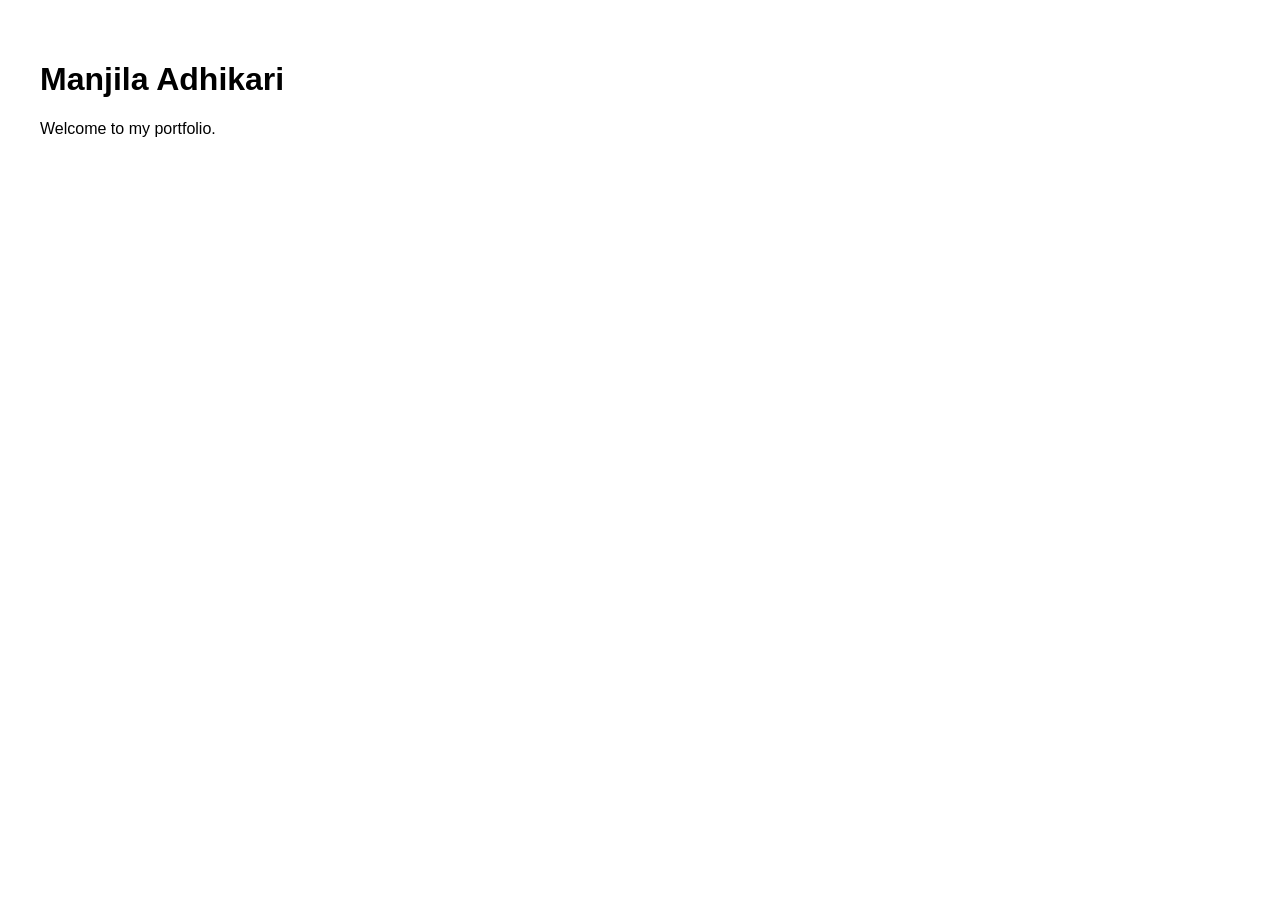
==== index.html @ 6e9a178d "Initial portfolio website" ====
<!DOCTYPE html>
<html lang="en">
<head>
    <meta charset="UTF-8">
    <meta name="viewport" content="width=device-width, initial-scale=1.0">

    <title>Manjila Adhikari | Portfolio</title>

    <link rel="stylesheet" href="style.css">
</head>

<body>

    <h1>Manjila Adhikari</h1>

    <p>Welcome to my portfolio.</p>

    <script src="script.js"></script>
</body>
</html>
---- style.css ----
body {
    font-family: Arial, sans-serif;
    margin: 0;
    padding: 40px;
}
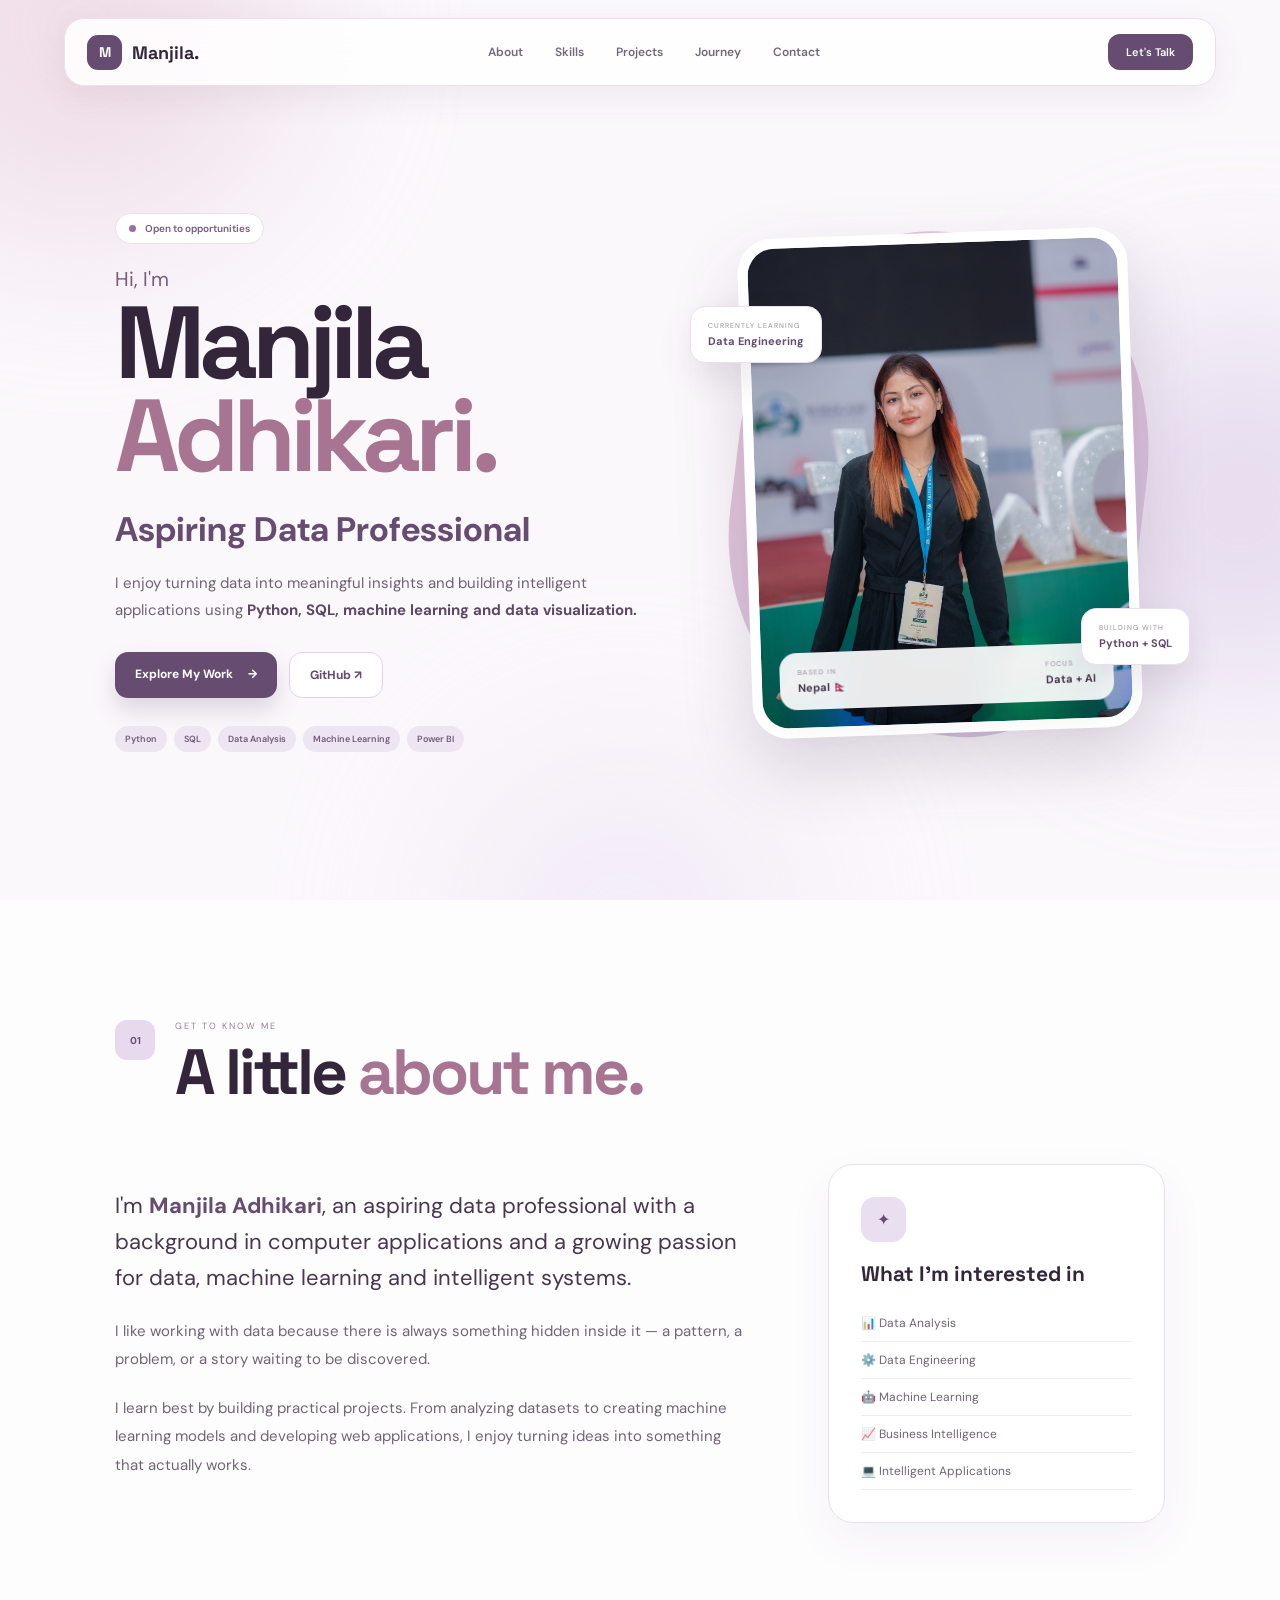
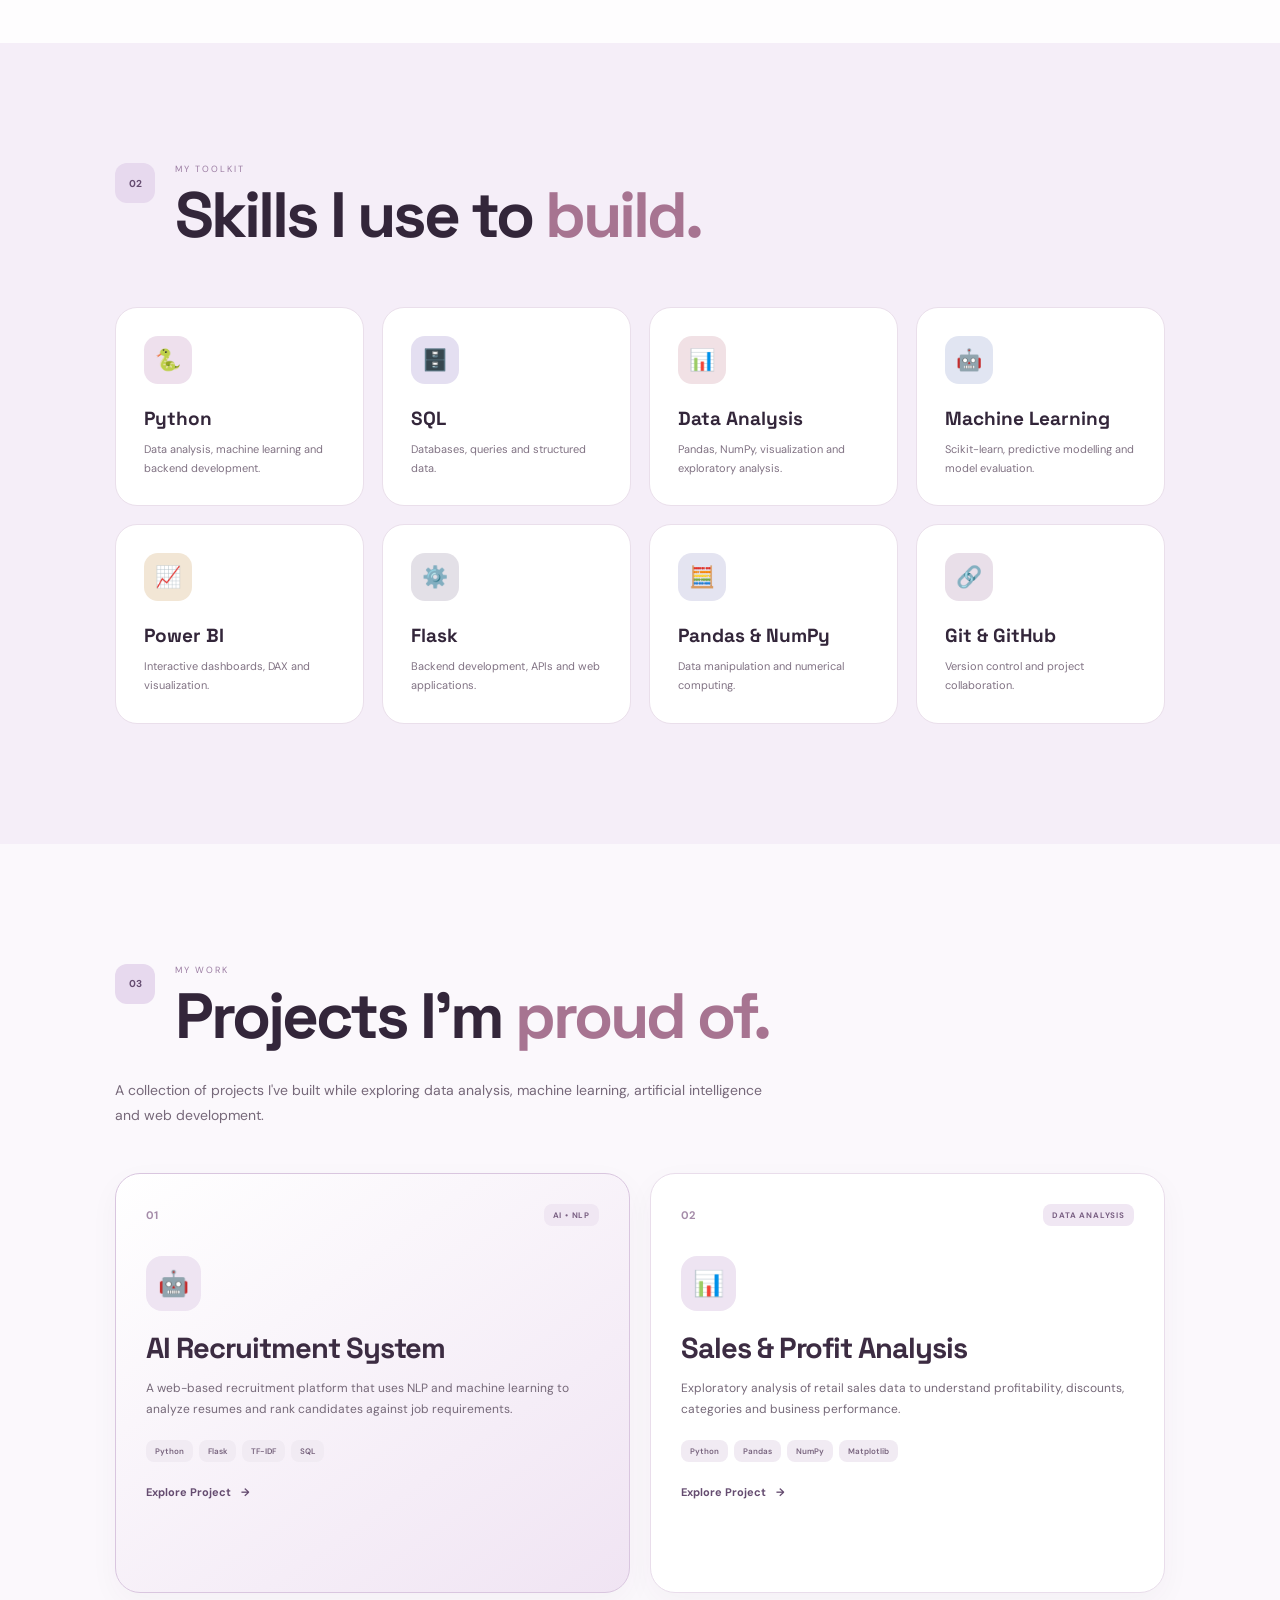
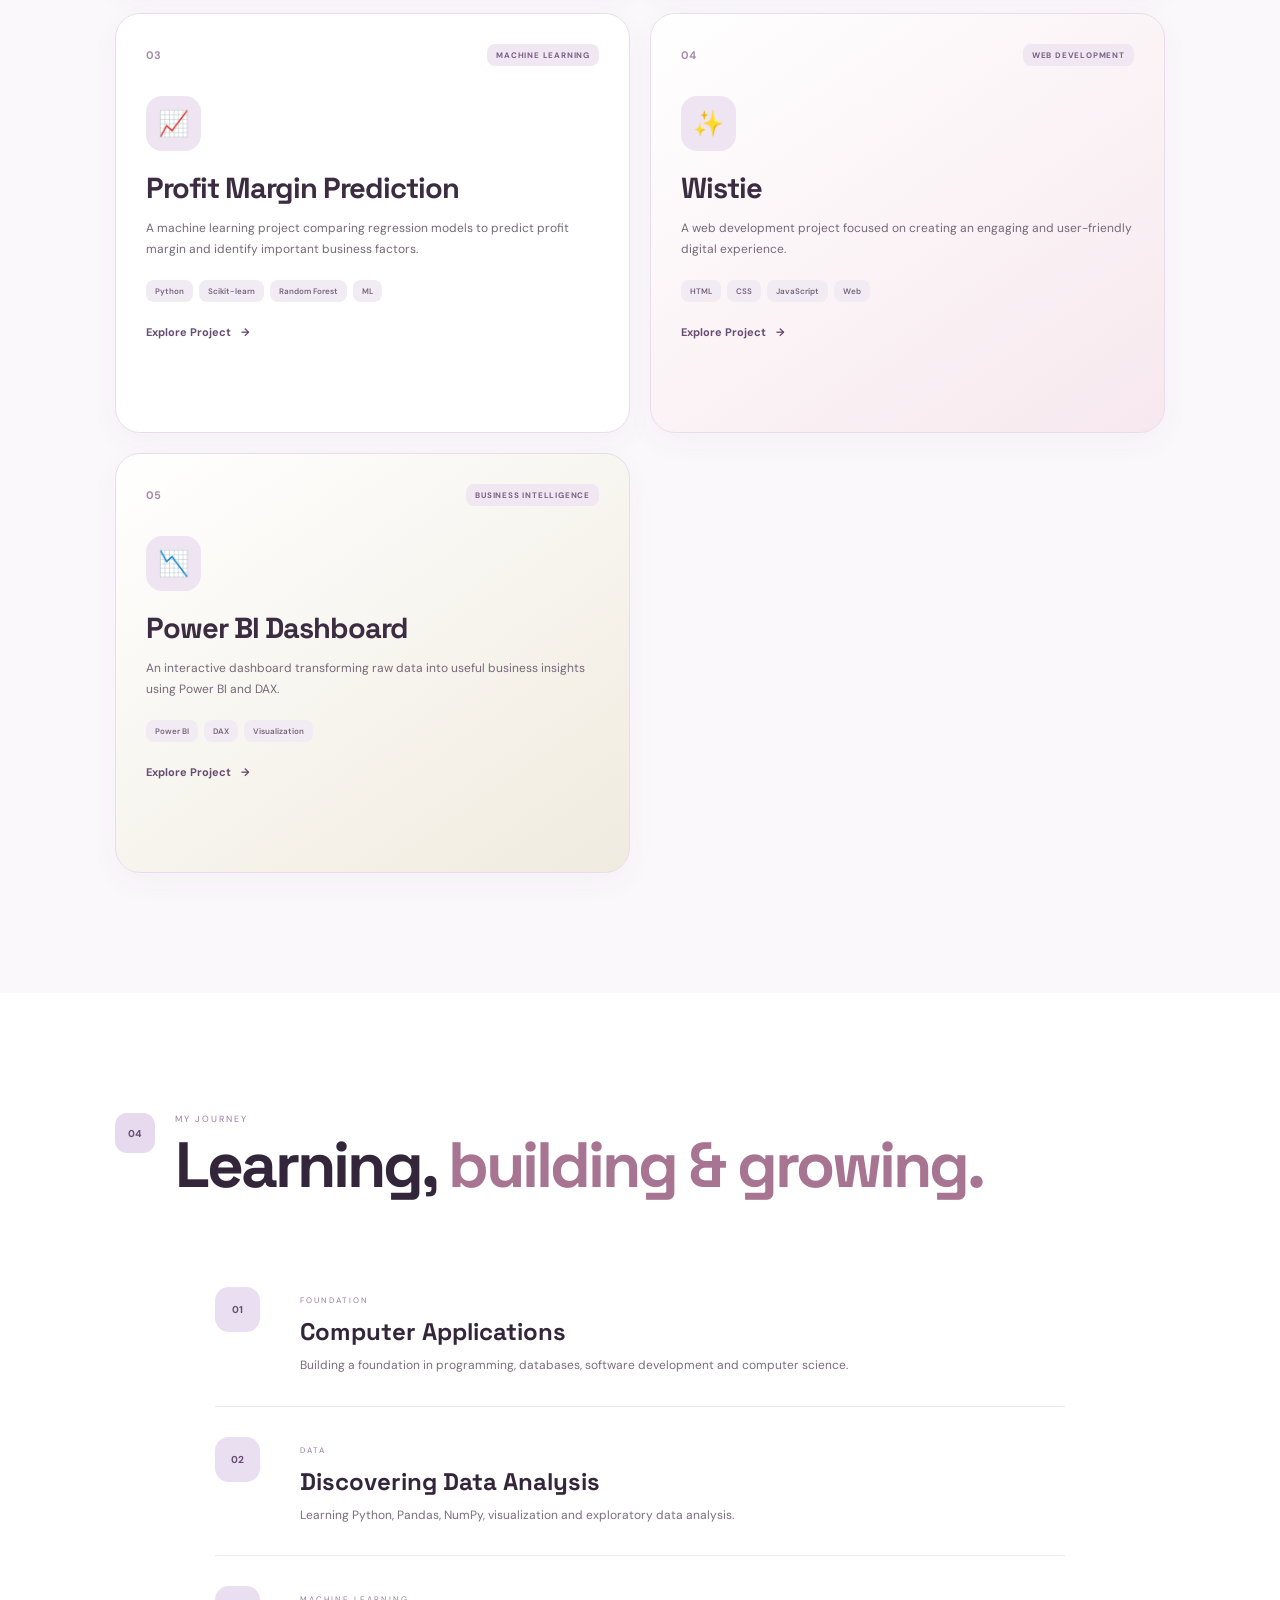
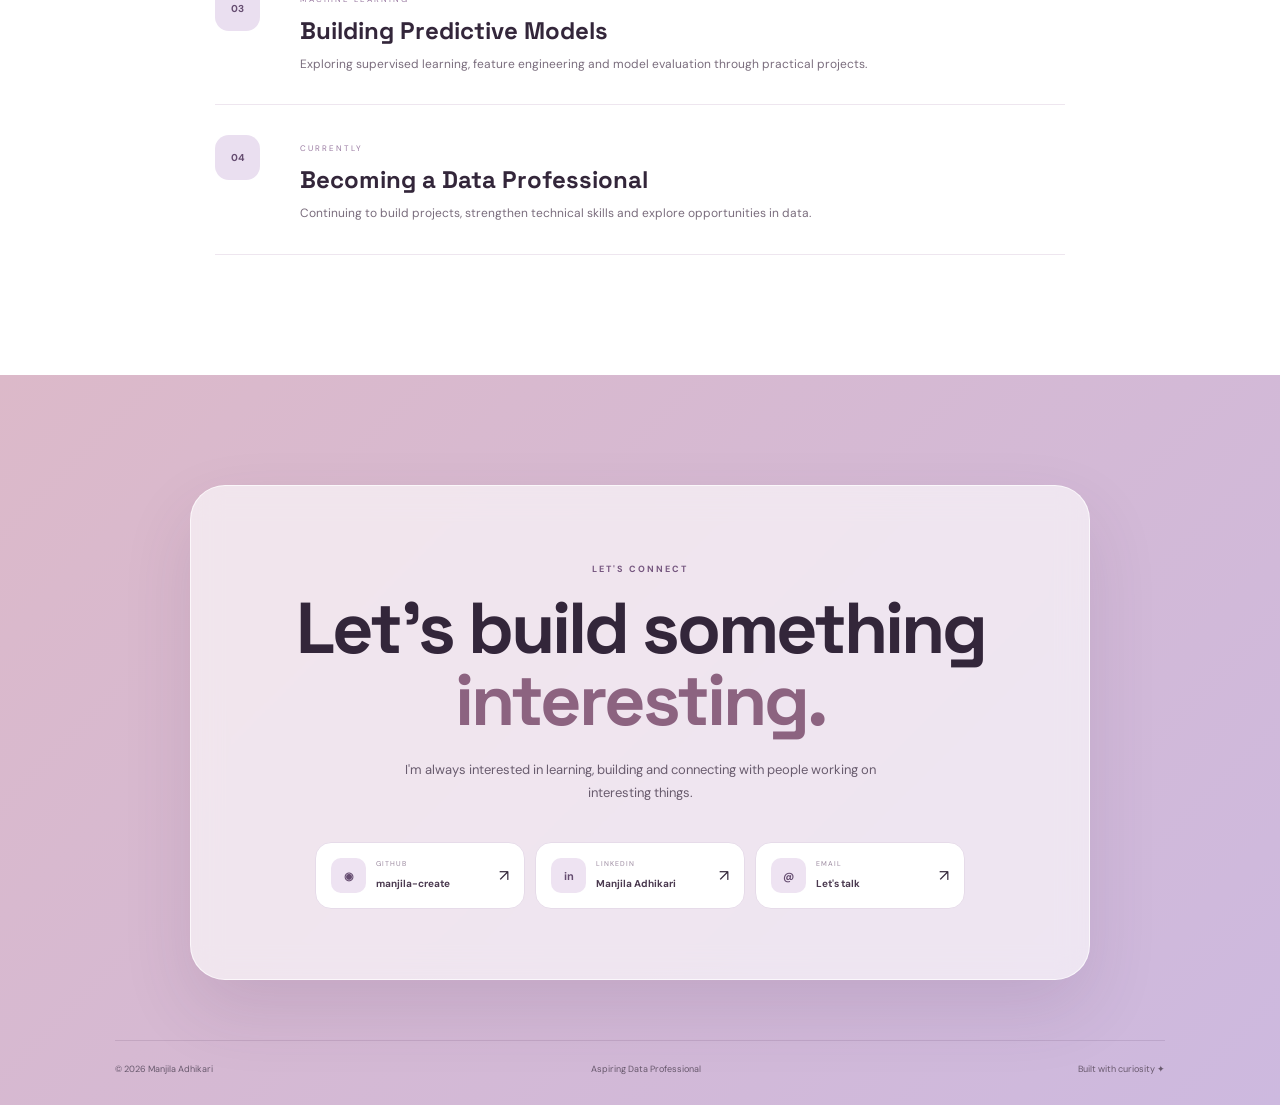
==== commit 3d2c2649: "made functional" ====
--- a/index.html
+++ b/index.html
@@ -1,20 +1,1308 @@
 <!DOCTYPE html>
 <html lang="en">
+
 <head>
+
     <meta charset="UTF-8">
-    <meta name="viewport" content="width=device-width, initial-scale=1.0">
-
-    <title>Manjila Adhikari | Portfolio</title>
-
-    <link rel="stylesheet" href="style.css">
+
+    <meta name="viewport"
+        content="width=device-width, initial-scale=1.0">
+
+    <meta name="description"
+        content="Manjila Adhikari — Aspiring Data Professional">
+
+    <title>Manjila Adhikari | Aspiring Data Professional</title>
+
+
+    <!-- GOOGLE FONTS -->
+
+    <link rel="preconnect"
+        href="https://fonts.googleapis.com">
+
+    <link rel="preconnect"
+        href="https://fonts.gstatic.com"
+        crossorigin>
+
+    <link href="https://fonts.googleapis.com/css2?family=DM+Sans:wght@400;500;600;700&family=Space+Grotesk:wght@400;500;600;700&display=swap"
+        rel="stylesheet">
+
+
+    <!-- YOUR CSS -->
+
+    <link rel="stylesheet"
+        href="style.css">
+
 </head>
 
+
 <body>
 
-    <h1>Manjila Adhikari</h1>
-
-    <p>Welcome to my portfolio.</p>
-
-    <script src="script.js"></script>
+
+<!-- =====================================================
+     BACKGROUND
+===================================================== -->
+
+<div class="background">
+
+    <div class="gradient-circle circle-one"></div>
+
+    <div class="gradient-circle circle-two"></div>
+
+    <div class="gradient-circle circle-three"></div>
+
+</div>
+
+
+
+<!-- =====================================================
+     NAVIGATION
+===================================================== -->
+
+<header class="navbar">
+
+    <a href="#home"
+        class="logo">
+
+        <span class="logo-box">M</span>
+
+        <span>Manjila.</span>
+
+    </a>
+
+
+    <nav class="nav-links">
+
+        <a href="#about">About</a>
+
+        <a href="#skills">Skills</a>
+
+        <a href="#projects">Projects</a>
+
+        <a href="#journey">Journey</a>
+
+        <a href="#contact">Contact</a>
+
+    </nav>
+
+
+    <a href="#contact"
+        class="nav-contact">
+
+        Let's Talk
+
+    </a>
+
+
+    <button
+        class="menu-button"
+        id="menuButton">
+
+        ☰
+
+    </button>
+
+</header>
+
+
+
+<!-- MOBILE NAV -->
+
+<div class="mobile-navigation"
+     id="mobileNavigation">
+
+    <a href="#about">About</a>
+
+    <a href="#skills">Skills</a>
+
+    <a href="#projects">Projects</a>
+
+    <a href="#journey">Journey</a>
+
+    <a href="#contact">Contact</a>
+
+</div>
+
+
+
+<!-- =====================================================
+     HERO
+===================================================== -->
+
+<section class="hero"
+         id="home">
+
+
+    <!-- LEFT -->
+
+    <div class="hero-text">
+
+
+        <div class="status">
+
+            <span class="status-dot"></span>
+
+            Open to opportunities
+
+        </div>
+
+
+        <p class="intro">
+
+            Hi, I'm
+
+        </p>
+
+
+        <h1>
+
+            Manjila
+            <span>Adhikari.</span>
+
+        </h1>
+
+
+        <h2>
+
+            Aspiring Data Professional
+
+        </h2>
+
+
+        <p class="hero-description">
+
+            I enjoy turning data into meaningful insights
+            and building intelligent applications using
+            <strong>Python, SQL, machine learning
+            and data visualization.</strong>
+
+        </p>
+
+
+        <div class="hero-buttons">
+
+
+            <a href="#projects"
+               class="button primary">
+
+                Explore My Work
+
+                <span>→</span>
+
+            </a>
+
+
+            <!-- CHANGE THIS IF YOUR GITHUB URL IS DIFFERENT -->
+
+            <a href="https://github.com/manjila-create"
+               target="_blank"
+               class="button secondary">
+
+                GitHub ↗
+
+            </a>
+
+
+        </div>
+
+
+        <div class="tech-tags">
+
+            <span>Python</span>
+
+            <span>SQL</span>
+
+            <span>Data Analysis</span>
+
+            <span>Machine Learning</span>
+
+            <span>Power BI</span>
+
+        </div>
+
+
+    </div>
+
+
+
+    <!-- RIGHT / PHOTO -->
+
+    <div class="hero-image-area">
+
+
+        <div class="image-back-shape"></div>
+
+
+        <div class="image-frame">
+
+
+            <!--
+            PUT YOUR PHOTO HERE:
+
+            portfolio/
+            ├── index.html
+            ├── style.css
+            ├── script.js
+            └── manjila.jpg
+            -->
+
+
+            <img src="manjila.jpg"
+                 alt="Manjila Adhikari"
+                 class="profile-image">
+
+
+            <div class="image-info">
+
+
+                <div>
+
+                    <small>BASED IN</small>
+
+                    <strong>Nepal 🇳🇵</strong>
+
+                </div>
+
+
+                <div>
+
+                    <small>FOCUS</small>
+
+                    <strong>Data + AI</strong>
+
+                </div>
+
+
+            </div>
+
+
+        </div>
+
+
+        <!-- FLOATING CARD -->
+
+        <div class="floating-box learning-box">
+
+            <span>Currently learning</span>
+
+            <strong>Data Engineering</strong>
+
+        </div>
+
+
+        <div class="floating-box python-box">
+
+            <span>Building with</span>
+
+            <strong>Python + SQL</strong>
+
+        </div>
+
+
+    </div>
+
+
+</section>
+
+
+
+<!-- =====================================================
+     ABOUT
+===================================================== -->
+
+<section class="section about-section"
+         id="about">
+
+
+    <div class="section-title">
+
+        <span class="section-number">
+            01
+        </span>
+
+
+        <div>
+
+            <p>GET TO KNOW ME</p>
+
+            <h2>
+
+                A little
+                <span>about me.</span>
+
+            </h2>
+
+        </div>
+
+    </div>
+
+
+
+    <div class="about-grid">
+
+
+        <div class="about-text">
+
+
+            <p class="big-paragraph">
+
+                I'm <strong>Manjila Adhikari</strong>,
+                an aspiring data professional with a
+                background in computer applications and
+                a growing passion for data, machine learning
+                and intelligent systems.
+
+            </p>
+
+
+            <p>
+
+                I like working with data because there is
+                always something hidden inside it — a pattern,
+                a problem, or a story waiting to be discovered.
+
+            </p>
+
+
+            <p>
+
+                I learn best by building practical projects.
+                From analyzing datasets to creating machine
+                learning models and developing web applications,
+                I enjoy turning ideas into something that
+                actually works.
+
+            </p>
+
+
+        </div>
+
+
+
+        <div class="interest-card">
+
+
+            <div class="interest-icon">
+                ✦
+            </div>
+
+
+            <h3>
+                What I'm interested in
+            </h3>
+
+
+            <div class="interest-list">
+
+                <div>📊 Data Analysis</div>
+
+                <div>⚙️ Data Engineering</div>
+
+                <div>🤖 Machine Learning</div>
+
+                <div>📈 Business Intelligence</div>
+
+                <div>💻 Intelligent Applications</div>
+
+            </div>
+
+
+        </div>
+
+
+    </div>
+
+
+</section>
+
+
+
+<!-- =====================================================
+     SKILLS
+===================================================== -->
+
+<section class="section skills-section"
+         id="skills">
+
+
+    <div class="section-title">
+
+        <span class="section-number">
+            02
+        </span>
+
+
+        <div>
+
+            <p>MY TOOLKIT</p>
+
+            <h2>
+
+                Skills I use to
+                <span>build.</span>
+
+            </h2>
+
+        </div>
+
+    </div>
+
+
+
+    <div class="skills-grid">
+
+
+        <div class="skill-card">
+
+            <div class="skill-icon python">
+                🐍
+            </div>
+
+            <h3>Python</h3>
+
+            <p>
+                Data analysis, machine learning
+                and backend development.
+            </p>
+
+        </div>
+
+
+
+        <div class="skill-card">
+
+            <div class="skill-icon sql">
+                🗄️
+            </div>
+
+            <h3>SQL</h3>
+
+            <p>
+                Databases, queries and
+                structured data.
+            </p>
+
+        </div>
+
+
+
+        <div class="skill-card">
+
+            <div class="skill-icon data">
+                📊
+            </div>
+
+            <h3>Data Analysis</h3>
+
+            <p>
+                Pandas, NumPy, visualization
+                and exploratory analysis.
+            </p>
+
+        </div>
+
+
+
+        <div class="skill-card">
+
+            <div class="skill-icon ml">
+                🤖
+            </div>
+
+            <h3>Machine Learning</h3>
+
+            <p>
+                Scikit-learn, predictive modelling
+                and model evaluation.
+            </p>
+
+        </div>
+
+
+
+        <div class="skill-card">
+
+            <div class="skill-icon powerbi">
+                📈
+            </div>
+
+            <h3>Power BI</h3>
+
+            <p>
+                Interactive dashboards,
+                DAX and visualization.
+            </p>
+
+        </div>
+
+
+
+        <div class="skill-card">
+
+            <div class="skill-icon flask">
+                ⚙️
+            </div>
+
+            <h3>Flask</h3>
+
+            <p>
+                Backend development,
+                APIs and web applications.
+            </p>
+
+        </div>
+
+
+
+        <div class="skill-card">
+
+            <div class="skill-icon pandas">
+                🧮
+            </div>
+
+            <h3>Pandas & NumPy</h3>
+
+            <p>
+                Data manipulation and
+                numerical computing.
+            </p>
+
+        </div>
+
+
+
+        <div class="skill-card">
+
+            <div class="skill-icon github">
+                🔗
+            </div>
+
+            <h3>Git & GitHub</h3>
+
+            <p>
+                Version control and
+                project collaboration.
+            </p>
+
+        </div>
+
+
+    </div>
+
+
+</section>
+
+
+
+<!-- =====================================================
+     PROJECTS
+===================================================== -->
+
+<section class="section projects-section"
+         id="projects">
+
+
+    <div class="section-title">
+
+        <span class="section-number">
+            03
+        </span>
+
+
+        <div>
+
+            <p>MY WORK</p>
+
+            <h2>
+
+                Projects I'm
+                <span>proud of.</span>
+
+            </h2>
+
+        </div>
+
+    </div>
+
+
+    <p class="projects-description">
+
+        A collection of projects I've built while
+        exploring data analysis, machine learning,
+        artificial intelligence and web development.
+
+    </p>
+
+
+
+    <div class="projects-grid">
+
+
+
+        <!-- ================= PROJECT 1 ================= -->
+
+        <article class="project-card featured">
+
+
+            <div class="project-top">
+
+                <span class="project-number">
+                    01
+                </span>
+
+                <span class="project-type">
+                    AI • NLP
+                </span>
+
+            </div>
+
+
+            <div class="project-icon">
+                🤖
+            </div>
+
+
+            <h3>
+                AI Recruitment System
+            </h3>
+
+
+            <p>
+
+                A web-based recruitment platform that
+                uses NLP and machine learning to analyze
+                resumes and rank candidates against
+                job requirements.
+
+            </p>
+
+
+            <div class="project-tags">
+
+                <span>Python</span>
+
+                <span>Flask</span>
+
+                <span>TF-IDF</span>
+
+                <span>SQL</span>
+
+            </div>
+
+
+            <button
+                class="project-button"
+                data-project="recruitment">
+
+                Explore Project
+
+                <span>→</span>
+
+            </button>
+
+
+        </article>
+
+
+
+        <!-- ================= PROJECT 2 ================= -->
+
+        <article class="project-card">
+
+
+            <div class="project-top">
+
+                <span class="project-number">
+                    02
+                </span>
+
+                <span class="project-type">
+                    DATA ANALYSIS
+                </span>
+
+            </div>
+
+
+            <div class="project-icon">
+                📊
+            </div>
+
+
+            <h3>
+                Sales & Profit Analysis
+            </h3>
+
+
+            <p>
+
+                Exploratory analysis of retail sales
+                data to understand profitability,
+                discounts, categories and business
+                performance.
+
+            </p>
+
+
+            <div class="project-tags">
+
+                <span>Python</span>
+
+                <span>Pandas</span>
+
+                <span>NumPy</span>
+
+                <span>Matplotlib</span>
+
+            </div>
+
+
+            <button
+                class="project-button"
+                data-project="sales">
+
+                Explore Project
+
+                <span>→</span>
+
+            </button>
+
+
+        </article>
+
+
+
+        <!-- ================= PROJECT 3 ================= -->
+
+        <article class="project-card">
+
+
+            <div class="project-top">
+
+                <span class="project-number">
+                    03
+                </span>
+
+                <span class="project-type">
+                    MACHINE LEARNING
+                </span>
+
+            </div>
+
+
+            <div class="project-icon">
+                📈
+            </div>
+
+
+            <h3>
+                Profit Margin Prediction
+            </h3>
+
+
+            <p>
+
+                A machine learning project comparing
+                regression models to predict profit margin
+                and identify important business factors.
+
+            </p>
+
+
+            <div class="project-tags">
+
+                <span>Python</span>
+
+                <span>Scikit-learn</span>
+
+                <span>Random Forest</span>
+
+                <span>ML</span>
+
+            </div>
+
+
+            <button
+                class="project-button"
+                data-project="prediction">
+
+                Explore Project
+
+                <span>→</span>
+
+            </button>
+
+
+        </article>
+
+
+
+        <!-- ================= PROJECT 4 ================= -->
+
+        <article class="project-card wistie-card">
+
+
+            <div class="project-top">
+
+                <span class="project-number">
+                    04
+                </span>
+
+                <span class="project-type">
+                    WEB DEVELOPMENT
+                </span>
+
+            </div>
+
+
+            <div class="project-icon">
+                ✨
+            </div>
+
+
+            <h3>
+                Wistie
+            </h3>
+
+
+            <p>
+
+                A web development project focused on
+                creating an engaging and user-friendly
+                digital experience.
+
+            </p>
+
+
+            <div class="project-tags">
+
+                <span>HTML</span>
+
+                <span>CSS</span>
+
+                <span>JavaScript</span>
+
+                <span>Web</span>
+
+            </div>
+
+
+            <button
+                class="project-button"
+                data-project="wistie">
+
+                Explore Project
+
+                <span>→</span>
+
+            </button>
+
+
+        </article>
+
+
+
+        <!-- ================= PROJECT 5 ================= -->
+
+        <article class="project-card powerbi-card">
+
+
+            <div class="project-top">
+
+                <span class="project-number">
+                    05
+                </span>
+
+                <span class="project-type">
+                    BUSINESS INTELLIGENCE
+                </span>
+
+            </div>
+
+
+            <div class="project-icon">
+                📉
+            </div>
+
+
+            <h3>
+                Power BI Dashboard
+            </h3>
+
+
+            <p>
+
+                An interactive dashboard transforming
+                raw data into useful business insights
+                using Power BI and DAX.
+
+            </p>
+
+
+            <div class="project-tags">
+
+                <span>Power BI</span>
+
+                <span>DAX</span>
+
+                <span>Visualization</span>
+
+            </div>
+
+
+            <button
+                class="project-button"
+                data-project="powerbi">
+
+                Explore Project
+
+                <span>→</span>
+
+            </button>
+
+
+        </article>
+
+
+    </div>
+
+
+</section>
+
+
+
+<!-- =====================================================
+     JOURNEY
+===================================================== -->
+
+<section class="section journey-section"
+         id="journey">
+
+
+    <div class="section-title">
+
+        <span class="section-number">
+            04
+        </span>
+
+
+        <div>
+
+            <p>MY JOURNEY</p>
+
+            <h2>
+
+                Learning,
+                <span>building & growing.</span>
+
+            </h2>
+
+        </div>
+
+    </div>
+
+
+
+    <div class="timeline">
+
+
+        <div class="timeline-item">
+
+            <div class="timeline-number">
+                01
+            </div>
+
+
+            <div>
+
+                <span>FOUNDATION</span>
+
+                <h3>
+                    Computer Applications
+                </h3>
+
+                <p>
+
+                    Building a foundation in programming,
+                    databases, software development and
+                    computer science.
+
+                </p>
+
+            </div>
+
+        </div>
+
+
+
+        <div class="timeline-item">
+
+            <div class="timeline-number">
+                02
+            </div>
+
+
+            <div>
+
+                <span>DATA</span>
+
+                <h3>
+                    Discovering Data Analysis
+                </h3>
+
+                <p>
+
+                    Learning Python, Pandas, NumPy,
+                    visualization and exploratory
+                    data analysis.
+
+                </p>
+
+            </div>
+
+        </div>
+
+
+
+        <div class="timeline-item">
+
+            <div class="timeline-number">
+                03
+            </div>
+
+
+            <div>
+
+                <span>MACHINE LEARNING</span>
+
+                <h3>
+                    Building Predictive Models
+                </h3>
+
+                <p>
+
+                    Exploring supervised learning,
+                    feature engineering and model
+                    evaluation through practical projects.
+
+                </p>
+
+            </div>
+
+        </div>
+
+
+
+        <div class="timeline-item">
+
+            <div class="timeline-number">
+                04
+            </div>
+
+
+            <div>
+
+                <span>CURRENTLY</span>
+
+                <h3>
+                    Becoming a Data Professional
+                </h3>
+
+                <p>
+
+                    Continuing to build projects,
+                    strengthen technical skills and
+                    explore opportunities in data.
+
+                </p>
+
+            </div>
+
+        </div>
+
+
+    </div>
+
+
+</section>
+
+
+
+<!-- =====================================================
+     CONTACT
+===================================================== -->
+
+<section class="contact-section"
+         id="contact">
+
+
+    <div class="contact-container">
+
+
+        <span class="contact-label">
+            LET'S CONNECT
+        </span>
+
+
+        <h2>
+
+            Let's build something
+            <span>interesting.</span>
+
+        </h2>
+
+
+        <p>
+
+            I'm always interested in learning,
+            building and connecting with people
+            working on interesting things.
+
+        </p>
+
+
+
+        <div class="social-links">
+
+
+            <!-- GITHUB -->
+
+            <a href="https://github.com/manjila-create"
+               target="_blank"
+               class="social-link">
+
+                <div class="social-icon">
+                    ◉
+                </div>
+
+                <div>
+
+                    <small>GITHUB</small>
+
+                    <strong>
+                        manjila-create
+                    </strong>
+
+                </div>
+
+                <span>↗</span>
+
+            </a>
+
+            <!-- LINKEDIN -->
+
+            <a href="https://www.linkedin.com/in/manjila-adhikari-89aa64280/"
+               target="_blank"
+               class="social-link">
+
+                <div class="social-icon linkedin">
+                    in
+                </div>
+
+                <div>
+
+                    <small>LINKEDIN</small>
+
+                    <strong>
+                        Manjila Adhikari
+                    </strong>
+
+                </div>
+
+                <span>↗</span>
+            </a>
+            <!-- EMAIL -->
+
+            <a href="mailto:mangila.adhikari111@gmail.com"
+               class="social-link">
+
+                <div class="social-icon">
+                    @
+                </div>
+
+                <div>
+
+                    <small>EMAIL</small>
+
+                    <strong>
+                        Let's talk
+                    </strong>
+
+                </div>
+
+                <span>↗</span>
+
+            </a>
+
+
+        </div>
+    </div>
+    <footer>
+        <span>
+            © 2026 Manjila Adhikari
+        </span>
+
+        <span>
+            Aspiring Data Professional
+        </span>
+
+        <span>
+            Built with curiosity ✦
+        </span>
+
+    </footer>
+
+
+</section>
+
+<!-- =====================================================
+     PROJECT MODAL
+===================================================== -->
+
+<div class="modal"
+     id="projectModal">
+
+
+    <div class="modal-window">
+
+
+        <button
+            class="modal-close"
+            id="modalClose">
+
+            ×
+
+        </button>
+
+
+        <span class="modal-category"
+              id="modalCategory">
+
+            PROJECT
+
+        </span>
+
+
+        <h2 id="modalTitle">
+
+            Project Title
+
+        </h2>
+
+
+        <p id="modalDescription">
+
+            Project description.
+
+        </p>
+        <div class="modal-details"
+             id="modalDetails">
+
+        </div>
+    </div>
+</div>
+<!-- =====================================================
+     JAVASCRIPT
+===================================================== -->
+
+<script src="script.js"></script>
 </body>
 </html>
--- a/style.css
+++ b/style.css
@@ -1,5 +1,1602 @@
+/* =====================================================
+   RESET
+===================================================== */
+
+* {
+    margin: 0;
+    padding: 0;
+    box-sizing: border-box;
+}
+
+html {
+    scroll-behavior: smooth;
+}
+
 body {
-    font-family: Arial, sans-serif;
-    margin: 0;
-    padding: 40px;
+    font-family: "DM Sans", sans-serif;
+    background: #fbf8fc;
+    color: #33263a;
+    overflow-x: hidden;
+}
+
+a {
+    text-decoration: none;
+    color: inherit;
+}
+
+button {
+    font-family: inherit;
+}
+
+
+
+/* =====================================================
+   COLOR SYSTEM
+
+   Deep Plum     #33263A
+   Plum          #654C70
+   Lilac         #B9A0CE
+   Rose Quartz   #D9A8BA
+   Dusty Rose    #C88FA6
+   Lavender      #EAE0F2
+   Cream         #FBF8FC
+===================================================== */
+
+
+
+/* =====================================================
+   BACKGROUND
+===================================================== */
+
+.background {
+    position: fixed;
+    inset: 0;
+
+    overflow: hidden;
+
+    pointer-events: none;
+
+    z-index: -1;
+}
+
+.gradient-circle {
+    position: absolute;
+
+    border-radius: 50%;
+
+    filter: blur(90px);
+
+    opacity: 0.45;
+}
+
+.circle-one {
+    width: 420px;
+    height: 420px;
+
+    background: #e3bfd0;
+
+    top: -180px;
+    left: -130px;
+}
+
+.circle-two {
+    width: 380px;
+    height: 380px;
+
+    background: #cdb9df;
+
+    right: -150px;
+    top: 35%;
+}
+
+.circle-three {
+    width: 350px;
+    height: 350px;
+
+    background: #eadcf0;
+
+    left: 35%;
+    bottom: -200px;
+}
+
+
+
+/* =====================================================
+   NAVBAR
+===================================================== */
+
+.navbar {
+    position: fixed;
+
+    top: 18px;
+    left: 5%;
+
+    width: 90%;
+    height: 68px;
+
+    display: flex;
+
+    align-items: center;
+
+    justify-content: space-between;
+
+    padding: 0 22px;
+
+    background: rgba(255,255,255,0.86);
+
+    backdrop-filter: blur(18px);
+
+    border: 1px solid #eadfeb;
+
+    border-radius: 20px;
+
+    z-index: 1000;
+
+    box-shadow:
+        0 12px 35px rgba(70,45,80,0.07);
+}
+
+.logo {
+    display: flex;
+
+    align-items: center;
+
+    gap: 10px;
+
+    font-family: "Space Grotesk", sans-serif;
+
+    font-size: 18px;
+
+    font-weight: 700;
+}
+
+.logo-box {
+    width: 35px;
+    height: 35px;
+
+    display: flex;
+
+    align-items: center;
+    justify-content: center;
+
+    background: #654C70;
+
+    color: white;
+
+    border-radius: 11px;
+
+    font-size: 14px;
+}
+
+.nav-links {
+    display: flex;
+
+    gap: 32px;
+}
+
+.nav-links a {
+    font-size: 12px;
+
+    font-weight: 600;
+
+    color: #75677a;
+
+    transition: 0.25s;
+}
+
+.nav-links a:hover {
+    color: #654C70;
+}
+
+.nav-contact {
+    background: #654C70;
+
+    color: white;
+
+    padding: 11px 18px;
+
+    border-radius: 12px;
+
+    font-size: 11px;
+
+    font-weight: 600;
+
+    transition: 0.25s;
+}
+
+.nav-contact:hover {
+    background: #4f3a58;
+
+    transform: translateY(-2px);
+}
+
+.menu-button {
+    display: none;
+
+    border: none;
+
+    background: none;
+
+    font-size: 24px;
+
+    color: #33263a;
+}
+
+
+
+/* =====================================================
+   MOBILE NAV
+===================================================== */
+
+.mobile-navigation {
+    display: none;
+}
+
+
+
+/* =====================================================
+   HERO
+===================================================== */
+
+.hero {
+    min-height: 100vh;
+
+    padding: 145px 9% 80px;
+
+    display: grid;
+
+    grid-template-columns: 1fr 0.85fr;
+
+    align-items: center;
+
+    gap: 70px;
+}
+
+.hero-text {
+    max-width: 680px;
+}
+
+.status {
+    display: inline-flex;
+
+    align-items: center;
+
+    gap: 9px;
+
+    background: white;
+
+    border: 1px solid #eadfeb;
+
+    padding: 8px 13px;
+
+    border-radius: 30px;
+
+    font-size: 10px;
+
+    font-weight: 600;
+
+    color: #765c7d;
+
+    margin-bottom: 22px;
+}
+
+.status-dot {
+    width: 7px;
+    height: 7px;
+
+    border-radius: 50%;
+
+    background: #9c6fa2;
+}
+
+.intro {
+    font-size: 20px;
+
+    color: #765c7d;
+
+    margin-bottom: 5px;
+}
+
+.hero h1 {
+    font-family: "Space Grotesk", sans-serif;
+
+    font-size: clamp(70px, 8vw, 115px);
+
+    line-height: 0.9;
+
+    letter-spacing: -6px;
+
+    color: #33263a;
+}
+
+.hero h1 span {
+    color: #a77491;
+}
+
+.hero h2 {
+    font-size: clamp(23px, 3vw, 34px);
+
+    margin-top: 25px;
+
+    color: #654C70;
+}
+
+.hero-description {
+    max-width: 590px;
+
+    margin-top: 18px;
+
+    color: #706275;
+
+    font-size: 15px;
+
+    line-height: 1.8;
+}
+
+.hero-description strong {
+    color: #5d4765;
+}
+
+.hero-buttons {
+    display: flex;
+
+    gap: 12px;
+
+    margin-top: 28px;
+}
+
+.button {
+    padding: 14px 20px;
+
+    border-radius: 13px;
+
+    font-size: 12px;
+
+    font-weight: 700;
+
+    transition: 0.3s;
+}
+
+.button.primary {
+    background: #654C70;
+
+    color: white;
+
+    box-shadow:
+        0 12px 25px rgba(101,76,112,0.2);
+}
+
+.button.primary:hover {
+    background: #4f3a58;
+
+    transform: translateY(-3px);
+}
+
+.button.primary span {
+    margin-left: 12px;
+}
+
+.button.secondary {
+    background: white;
+
+    color: #654C70;
+
+    border: 1px solid #dfd2e5;
+}
+
+.button.secondary:hover {
+    border-color: #a98db5;
+
+    transform: translateY(-3px);
+}
+
+.tech-tags {
+    display: flex;
+
+    flex-wrap: wrap;
+
+    gap: 7px;
+
+    margin-top: 28px;
+}
+
+.tech-tags span {
+    padding: 7px 10px;
+
+    background: #eee5f3;
+
+    color: #725a7a;
+
+    border-radius: 20px;
+
+    font-size: 9px;
+
+    font-weight: 600;
+}
+
+
+
+/* =====================================================
+   LARGE PROFILE PHOTO
+===================================================== */
+
+.hero-image-area {
+    position: relative;
+
+    display: flex;
+
+    justify-content: center;
+
+    align-items: center;
+
+    min-height: 570px;
+}
+
+.image-back-shape {
+    position: absolute;
+
+    width: 410px;
+    height: 500px;
+
+    background:
+        linear-gradient(
+            145deg,
+            #dfb7c8,
+            #cdb9df
+        );
+
+    border-radius: 45% 45% 40% 40%;
+
+    transform: rotate(7deg);
+
+    opacity: 0.8;
+}
+
+.image-frame {
+    position: relative;
+
+    width: 390px;
+    height: 500px;
+
+    padding: 10px;
+
+    background: white;
+
+    border-radius: 35px;
+
+    box-shadow:
+        0 30px 70px rgba(70,45,80,0.18);
+
+    transform: rotate(-2deg);
+
+    transition: 0.4s;
+}
+
+.image-frame:hover {
+    transform: rotate(0deg) translateY(-8px);
+}
+
+.profile-image {
+    width: 100%;
+    height: 100%;
+
+    object-fit: cover;
+
+    object-position: center;
+
+    display: block;
+
+    border-radius: 27px;
+}
+
+.image-info {
+    position: absolute;
+
+    left: 28px;
+    right: 28px;
+
+    bottom: 28px;
+
+    display: flex;
+
+    justify-content: space-between;
+
+    padding: 15px 18px;
+
+    background: rgba(255,255,255,0.91);
+
+    backdrop-filter: blur(12px);
+
+    border-radius: 17px;
+
+    box-shadow:
+        0 10px 30px rgba(70,45,80,0.1);
+}
+
+.image-info div {
+    display: flex;
+
+    flex-direction: column;
+
+    gap: 4px;
+}
+
+.image-info small {
+    font-size: 7px;
+
+    letter-spacing: 1px;
+
+    color: #96869b;
+}
+
+.image-info strong {
+    font-size: 11px;
+
+    color: #45354b;
+}
+
+.floating-box {
+    position: absolute;
+
+    padding: 14px 17px;
+
+    background: white;
+
+    border: 1px solid #eadfeb;
+
+    border-radius: 15px;
+
+    box-shadow:
+        0 15px 35px rgba(70,45,80,0.1);
+
+    display: flex;
+
+    flex-direction: column;
+
+    gap: 4px;
+
+    z-index: 5;
+}
+
+.floating-box span {
+    font-size: 7px;
+
+    letter-spacing: 1px;
+
+    text-transform: uppercase;
+
+    color: #998b9d;
+}
+
+.floating-box strong {
+    font-size: 11px;
+
+    color: #654C70;
+}
+
+.learning-box {
+    left: -25px;
+    top: 19%;
+}
+
+.python-box {
+    right: -25px;
+    bottom: 18%;
+}
+
+
+
+/* =====================================================
+   SECTIONS
+===================================================== */
+
+.section {
+    padding: 120px 9%;
+}
+
+.about-section {
+    background: rgba(255,255,255,0.7);
+}
+
+.section-title {
+    display: flex;
+
+    gap: 20px;
+
+    margin-bottom: 60px;
+}
+
+.section-number {
+    width: 40px;
+    height: 40px;
+
+    flex-shrink: 0;
+
+    display: flex;
+
+    align-items: center;
+    justify-content: center;
+
+    background: #e7d9ee;
+
+    color: #654C70;
+
+    border-radius: 12px;
+
+    font-size: 10px;
+
+    font-weight: 700;
+}
+
+.section-title p {
+    color: #9b7ca2;
+
+    font-size: 9px;
+
+    letter-spacing: 2px;
+
+    margin-bottom: 8px;
+}
+
+.section-title h2 {
+    font-family: "Space Grotesk", sans-serif;
+
+    font-size: clamp(42px,5vw,67px);
+
+    letter-spacing: -3px;
+
+    line-height: 1;
+}
+
+.section-title h2 span {
+    color: #a77491;
+}
+
+
+
+/* =====================================================
+   ABOUT
+===================================================== */
+
+.about-grid {
+    display: grid;
+
+    grid-template-columns: 1.5fr 0.8fr;
+
+    gap: 80px;
+
+    align-items: center;
+}
+
+.about-text p {
+    color: #716474;
+
+    font-size: 15px;
+
+    line-height: 1.9;
+
+    margin-bottom: 20px;
+}
+
+.about-text .big-paragraph {
+    font-size: 22px;
+
+    line-height: 1.65;
+
+    color: #49364f;
+}
+
+.about-text strong {
+    color: #654C70;
+}
+
+.interest-card {
+    padding: 32px;
+
+    background: white;
+
+    border: 1px solid #eadfeb;
+
+    border-radius: 25px;
+
+    box-shadow:
+        0 18px 45px rgba(70,45,80,0.06);
+}
+
+.interest-icon {
+    width: 45px;
+    height: 45px;
+
+    display: flex;
+
+    align-items: center;
+    justify-content: center;
+
+    background: #eadff1;
+
+    color: #654C70;
+
+    border-radius: 14px;
+
+    margin-bottom: 18px;
+}
+
+.interest-card h3 {
+    font-family: "Space Grotesk", sans-serif;
+
+    font-size: 21px;
+
+    margin-bottom: 18px;
+}
+
+.interest-list div {
+    padding: 10px 0;
+
+    border-bottom: 1px solid #f0eaf2;
+
+    color: #716474;
+
+    font-size: 12px;
+}
+
+
+
+/* =====================================================
+   SKILLS
+===================================================== */
+
+.skills-section {
+    background: #f5eef8;
+}
+
+.skills-grid {
+    display: grid;
+
+    grid-template-columns: repeat(4,1fr);
+
+    gap: 18px;
+}
+
+.skill-card {
+    background: white;
+
+    border: 1px solid #eadfeb;
+
+    padding: 28px;
+
+    border-radius: 22px;
+
+    transition: 0.3s;
+}
+
+.skill-card:hover {
+    transform: translateY(-7px);
+
+    border-color: #c6accf;
+
+    box-shadow:
+        0 20px 40px rgba(70,45,80,0.1);
+}
+
+.skill-icon {
+    width: 48px;
+    height: 48px;
+
+    display: flex;
+
+    align-items: center;
+    justify-content: center;
+
+    border-radius: 14px;
+
+    font-size: 21px;
+
+    margin-bottom: 22px;
+}
+
+.skill-icon.python {
+    background: #eee0ed;
+}
+
+.skill-icon.sql {
+    background: #e4dff1;
+}
+
+.skill-icon.data {
+    background: #f1e1e5;
+}
+
+.skill-icon.ml {
+    background: #e1e5f2;
+}
+
+.skill-icon.powerbi {
+    background: #f2e6d5;
+}
+
+.skill-icon.flask {
+    background: #e3e0e7;
+}
+
+.skill-icon.pandas {
+    background: #e4e4f1;
+}
+
+.skill-icon.github {
+    background: #e9dfe9;
+}
+
+.skill-card h3 {
+    font-family: "Space Grotesk", sans-serif;
+
+    font-size: 19px;
+
+    margin-bottom: 9px;
+}
+
+.skill-card p {
+    color: #807283;
+
+    font-size: 11px;
+
+    line-height: 1.7;
+}
+
+
+
+/* =====================================================
+   PROJECTS
+===================================================== */
+
+.projects-section {
+    background: #fbf8fc;
+}
+
+.projects-description {
+    max-width: 650px;
+
+    color: #766879;
+
+    font-size: 14px;
+
+    line-height: 1.8;
+
+    margin-top: -30px;
+
+    margin-bottom: 45px;
+}
+
+.projects-grid {
+    display: grid;
+
+    grid-template-columns: repeat(2,1fr);
+
+    gap: 20px;
+}
+
+.project-card {
+    position: relative;
+
+    min-height: 420px;
+
+    padding: 30px;
+
+    background: white;
+
+    border: 1px solid #e9ddeb;
+
+    border-radius: 25px;
+
+    overflow: hidden;
+
+    transition: 0.35s;
+
+    box-shadow:
+        0 10px 30px rgba(70,45,80,0.04);
+}
+
+.project-card:hover {
+    transform: translateY(-7px);
+
+    box-shadow:
+        0 25px 50px rgba(70,45,80,0.1);
+}
+
+.project-card.featured {
+    background:
+        linear-gradient(
+            145deg,
+            #ffffff,
+            #f0e4f3
+        );
+
+    border-color: #d9c6df;
+}
+
+.project-card.wistie-card {
+    background:
+        linear-gradient(
+            145deg,
+            #ffffff,
+            #f7e8ee
+        );
+}
+
+.project-card.powerbi-card {
+    background:
+        linear-gradient(
+            145deg,
+            #ffffff,
+            #f0ebdf
+        );
+}
+
+.project-top {
+    display: flex;
+
+    justify-content: space-between;
+
+    align-items: center;
+
+    margin-bottom: 30px;
+}
+
+.project-number {
+    font-size: 11px;
+
+    font-weight: 700;
+
+    color: #a58ca9;
+}
+
+.project-type {
+    padding: 6px 9px;
+
+    background: #f0e7f3;
+
+    color: #795f82;
+
+    border-radius: 8px;
+
+    font-size: 8px;
+
+    font-weight: 700;
+
+    letter-spacing: 0.8px;
+}
+
+.project-icon {
+    width: 55px;
+    height: 55px;
+
+    display: flex;
+
+    align-items: center;
+    justify-content: center;
+
+    background: #eee4f2;
+
+    border-radius: 16px;
+
+    font-size: 25px;
+
+    margin-bottom: 18px;
+}
+
+.project-card h3 {
+    font-family: "Space Grotesk", sans-serif;
+
+    font-size: 29px;
+
+    letter-spacing: -1px;
+
+    margin-bottom: 12px;
+
+    color: #3c2c42;
+}
+
+.project-card p {
+    color: #756878;
+
+    font-size: 12px;
+
+    line-height: 1.75;
+
+    max-width: 520px;
+}
+
+.project-tags {
+    display: flex;
+
+    flex-wrap: wrap;
+
+    gap: 6px;
+
+    margin-top: 20px;
+}
+
+.project-tags span {
+    padding: 6px 9px;
+
+    background: #f1ebf3;
+
+    color: #78647e;
+
+    border-radius: 8px;
+
+    font-size: 8px;
+
+    font-weight: 600;
+}
+
+.project-button {
+    display: inline-flex;
+
+    align-items: center;
+
+    gap: 10px;
+
+    margin-top: 23px;
+
+    border: none;
+
+    background: transparent;
+
+    color: #654C70;
+
+    font-size: 11px;
+
+    font-weight: 700;
+
+    padding: 0;
+}
+
+.project-button span {
+    transition: 0.25s;
+}
+
+.project-button:hover span {
+    transform: translateX(5px);
+}
+
+
+
+/* =====================================================
+   JOURNEY
+===================================================== */
+
+.journey-section {
+    background: white;
+}
+
+.timeline {
+    max-width: 850px;
+
+    margin: auto;
+}
+
+.timeline-item {
+    display: grid;
+
+    grid-template-columns: 60px 1fr;
+
+    gap: 25px;
+
+    padding: 30px 0;
+
+    border-bottom: 1px solid #eee6ef;
+}
+
+.timeline-number {
+    width: 45px;
+    height: 45px;
+
+    display: flex;
+
+    align-items: center;
+    justify-content: center;
+
+    background: #eadff0;
+
+    color: #654C70;
+
+    border-radius: 14px;
+
+    font-size: 10px;
+
+    font-weight: 700;
+}
+
+.timeline-item span {
+    color: #9a7ba2;
+
+    font-size: 8px;
+
+    letter-spacing: 2px;
+}
+
+.timeline-item h3 {
+    font-family: "Space Grotesk", sans-serif;
+
+    font-size: 24px;
+
+    margin: 8px 0;
+}
+
+.timeline-item p {
+    max-width: 650px;
+
+    color: #7a6d7d;
+
+    font-size: 12px;
+
+    line-height: 1.7;
+}
+
+
+
+/* =====================================================
+   CONTACT
+===================================================== */
+
+.contact-section {
+    padding: 110px 9% 30px;
+
+    background:
+        linear-gradient(
+            135deg,
+            #dcb9c9,
+            #cdb9df
+        );
+}
+
+.contact-container {
+    max-width: 900px;
+
+    margin: auto;
+
+    padding: 70px 40px;
+
+    text-align: center;
+
+    background: rgba(255,255,255,0.63);
+
+    backdrop-filter: blur(15px);
+
+    border-radius: 35px;
+
+    border: 1px solid rgba(255,255,255,0.7);
+
+    box-shadow:
+        0 30px 70px rgba(70,45,80,0.12);
+}
+
+.contact-label {
+    color: #76577f;
+
+    font-size: 9px;
+
+    letter-spacing: 2px;
+
+    font-weight: 700;
+}
+
+.contact-container h2 {
+    font-family: "Space Grotesk", sans-serif;
+
+    font-size: clamp(42px,6vw,72px);
+
+    line-height: 1;
+
+    letter-spacing: -3px;
+
+    margin-top: 15px;
+}
+
+.contact-container h2 span {
+    color: #8c6380;
+}
+
+.contact-container > p {
+    max-width: 500px;
+
+    margin: 22px auto 0;
+
+    color: #695c6e;
+
+    font-size: 13px;
+
+    line-height: 1.8;
+}
+
+.social-links {
+    max-width: 650px;
+
+    margin: 38px auto 0;
+
+    display: grid;
+
+    grid-template-columns: repeat(3,1fr);
+
+    gap: 10px;
+}
+
+.social-link {
+    display: flex;
+
+    align-items: center;
+
+    gap: 10px;
+
+    padding: 15px;
+
+    background: white;
+
+    border: 1px solid #e6dbe9;
+
+    border-radius: 16px;
+
+    text-align: left;
+
+    transition: 0.3s;
+}
+
+.social-link:hover {
+    transform: translateY(-5px);
+
+    border-color: #b99ac3;
+}
+
+.social-icon {
+    width: 35px;
+    height: 35px;
+
+    flex-shrink: 0;
+
+    display: flex;
+
+    align-items: center;
+    justify-content: center;
+
+    background: #eee3f2;
+
+    color: #654C70;
+
+    border-radius: 10px;
+
+    font-weight: 700;
+
+    font-size: 11px;
+}
+
+.social-link div:nth-child(2) {
+    flex: 1;
+}
+
+.social-link small {
+    display: block;
+
+    font-size: 7px;
+
+    letter-spacing: 1px;
+
+    color: #9b899f;
+
+    margin-bottom: 3px;
+}
+
+.social-link strong {
+    font-size: 10px;
+
+    color: #4b3a50;
+}
+
+footer {
+    max-width: 1100px;
+
+    margin: 60px auto 0;
+
+    padding-top: 22px;
+
+    border-top: 1px solid rgba(70,45,80,0.13);
+
+    display: flex;
+
+    justify-content: space-between;
+
+    color: #68596d;
+
+    font-size: 9px;
+}
+
+
+
+/* =====================================================
+   PROJECT MODAL
+===================================================== */
+
+.modal {
+    position: fixed;
+
+    inset: 0;
+
+    display: flex;
+
+    align-items: center;
+
+    justify-content: center;
+
+    padding: 20px;
+
+    background: rgba(42,31,47,0.52);
+
+    backdrop-filter: blur(8px);
+
+    z-index: 2000;
+
+    opacity: 0;
+
+    visibility: hidden;
+
+    transition: 0.3s;
+}
+
+.modal.active {
+    opacity: 1;
+
+    visibility: visible;
+}
+
+.modal-window {
+    position: relative;
+
+    width: min(700px,100%);
+
+    max-height: 85vh;
+
+    overflow-y: auto;
+
+    padding: 45px;
+
+    background: #fff;
+
+    border-radius: 28px;
+
+    box-shadow:
+        0 30px 80px rgba(30,20,35,0.25);
+
+    transform: translateY(25px);
+
+    transition: 0.35s;
+}
+
+.modal.active .modal-window {
+    transform: translateY(0);
+}
+
+.modal-close {
+    position: absolute;
+
+    right: 20px;
+    top: 20px;
+
+    width: 38px;
+    height: 38px;
+
+    border: none;
+
+    border-radius: 50%;
+
+    background: #eee3f2;
+
+    color: #654C70;
+
+    font-size: 21px;
+}
+
+.modal-category {
+    color: #9b7ba2;
+
+    font-size: 9px;
+
+    letter-spacing: 2px;
+
+    font-weight: 700;
+}
+
+.modal-window h2 {
+    font-family: "Space Grotesk", sans-serif;
+
+    font-size: 42px;
+
+    color: #3b2b41;
+
+    margin: 10px 0 15px;
+}
+
+.modal-window > p {
+    color: #716374;
+
+    font-size: 14px;
+
+    line-height: 1.8;
+}
+
+.modal-details {
+    margin-top: 25px;
+
+    padding: 22px;
+
+    background: #f5eef8;
+
+    border-radius: 16px;
+
+    color: #635468;
+
+    font-size: 13px;
+
+    line-height: 1.8;
+}
+
+
+
+/* =====================================================
+   RESPONSIVE
+===================================================== */
+
+@media (max-width: 950px) {
+
+    .nav-links,
+    .nav-contact {
+        display: none;
+    }
+
+    .menu-button {
+        display: block;
+    }
+
+    .mobile-navigation {
+        position: fixed;
+
+        top: 100px;
+
+        left: 5%;
+
+        width: 90%;
+
+        padding: 25px;
+
+        background: white;
+
+        border-radius: 20px;
+
+        box-shadow:
+            0 20px 50px rgba(70,45,80,0.15);
+
+        z-index: 999;
+
+        flex-direction: column;
+
+        gap: 18px;
+    }
+
+    .mobile-navigation.active {
+        display: flex;
+    }
+
+    .mobile-navigation a {
+        color: #654C70;
+
+        font-weight: 600;
+    }
+
+    .hero {
+        grid-template-columns: 1fr;
+
+        text-align: center;
+
+        padding-top: 130px;
+    }
+
+    .hero-text {
+        margin: auto;
+    }
+
+    .hero-buttons,
+    .tech-tags {
+        justify-content: center;
+    }
+
+    .hero-image-area {
+        margin-top: 25px;
+    }
+
+    .about-grid {
+        grid-template-columns: 1fr;
+    }
+
+    .skills-grid {
+        grid-template-columns: repeat(2,1fr);
+    }
+
+    .social-links {
+        grid-template-columns: 1fr;
+    }
+
+    footer {
+        flex-direction: column;
+
+        align-items: center;
+
+        gap: 10px;
+    }
+
+}
+
+
+@media (max-width: 600px) {
+
+    .navbar {
+        left: 3%;
+
+        width: 94%;
+    }
+
+    .hero {
+        padding-left: 6%;
+
+        padding-right: 6%;
+    }
+
+    .hero h1 {
+        font-size: 65px;
+
+        letter-spacing: -4px;
+    }
+
+    .hero-buttons {
+        flex-direction: column;
+    }
+
+    .section {
+        padding: 90px 6%;
+    }
+
+    .section-title h2 {
+        font-size: 42px;
+    }
+
+    .skills-grid,
+    .projects-grid {
+        grid-template-columns: 1fr;
+    }
+
+    .image-frame {
+        width: 320px;
+
+        height: 420px;
+    }
+
+    .image-back-shape {
+        width: 330px;
+
+        height: 420px;
+    }
+
+    .learning-box {
+        left: -5px;
+    }
+
+    .python-box {
+        right: -5px;
+    }
+
+    .modal-window {
+        padding: 30px 25px;
+    }
+
+    .modal-window h2 {
+        font-size: 34px;
+    }
+
 }
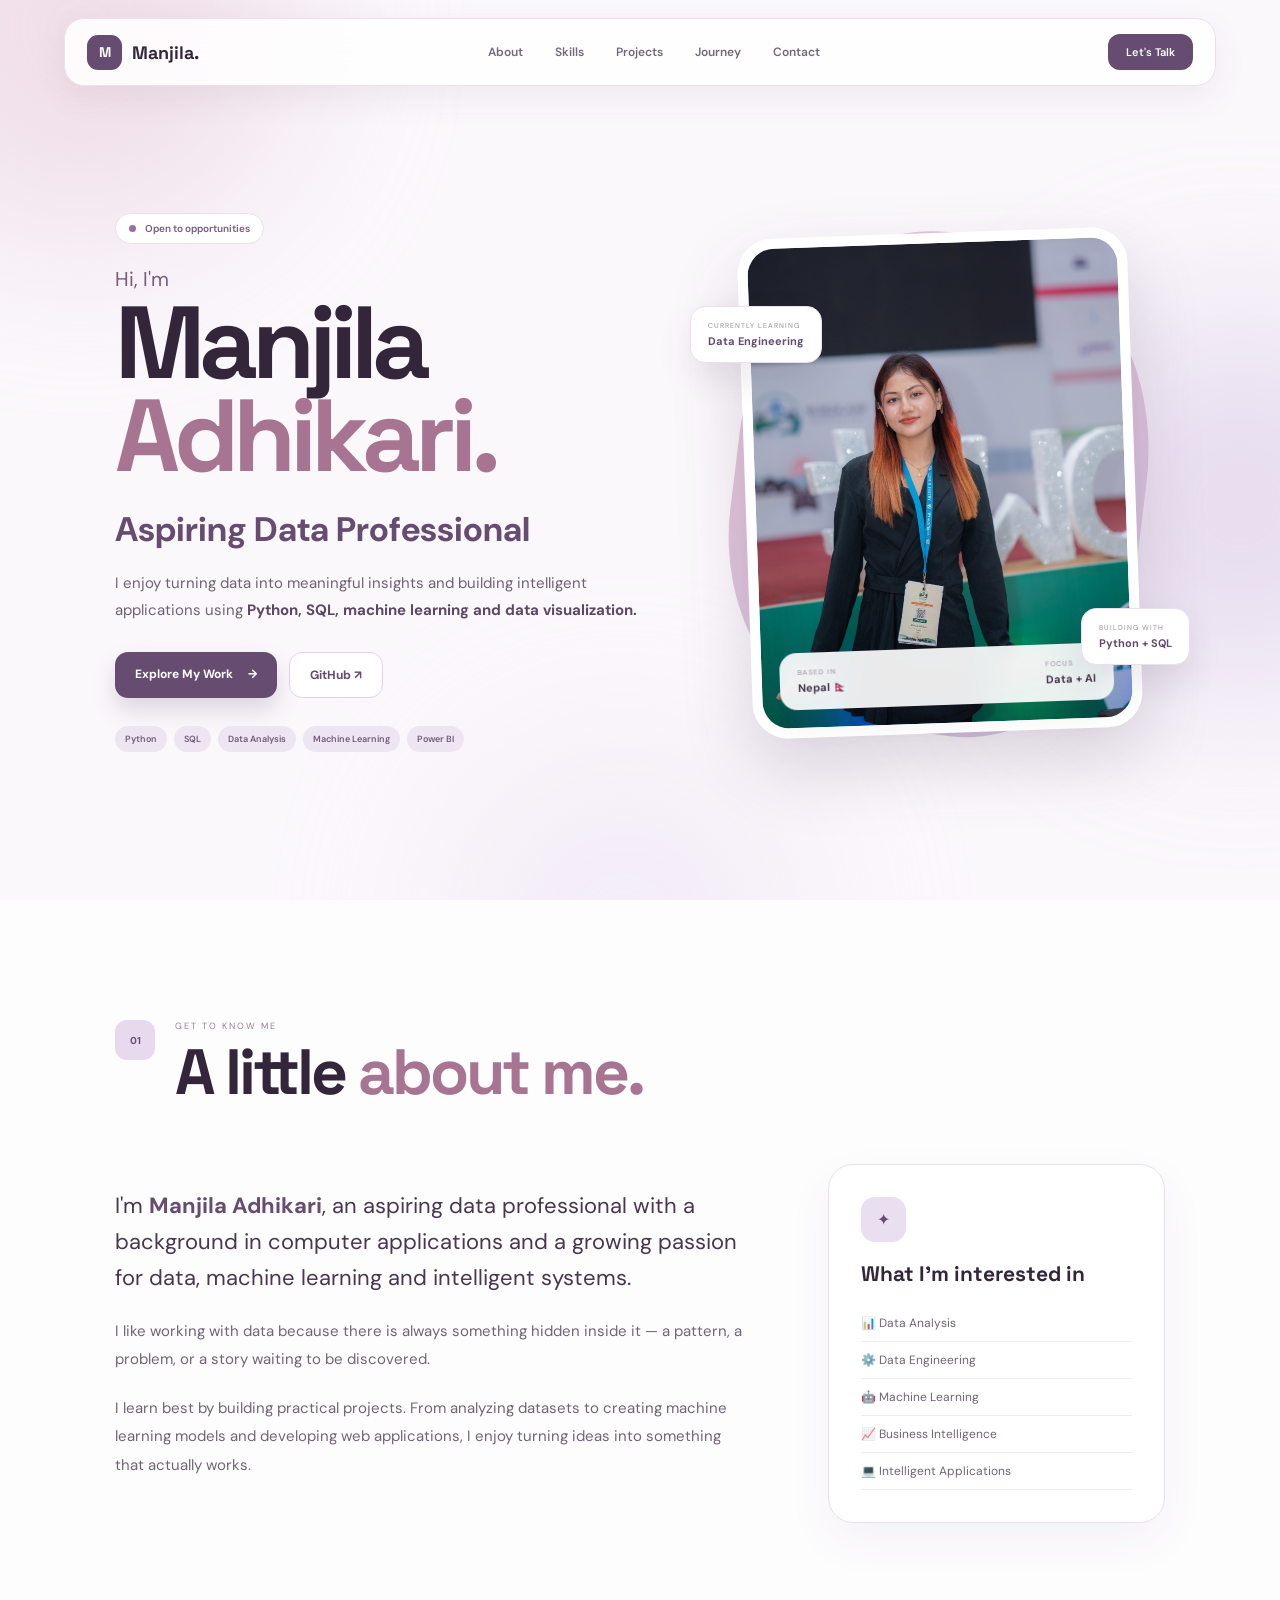
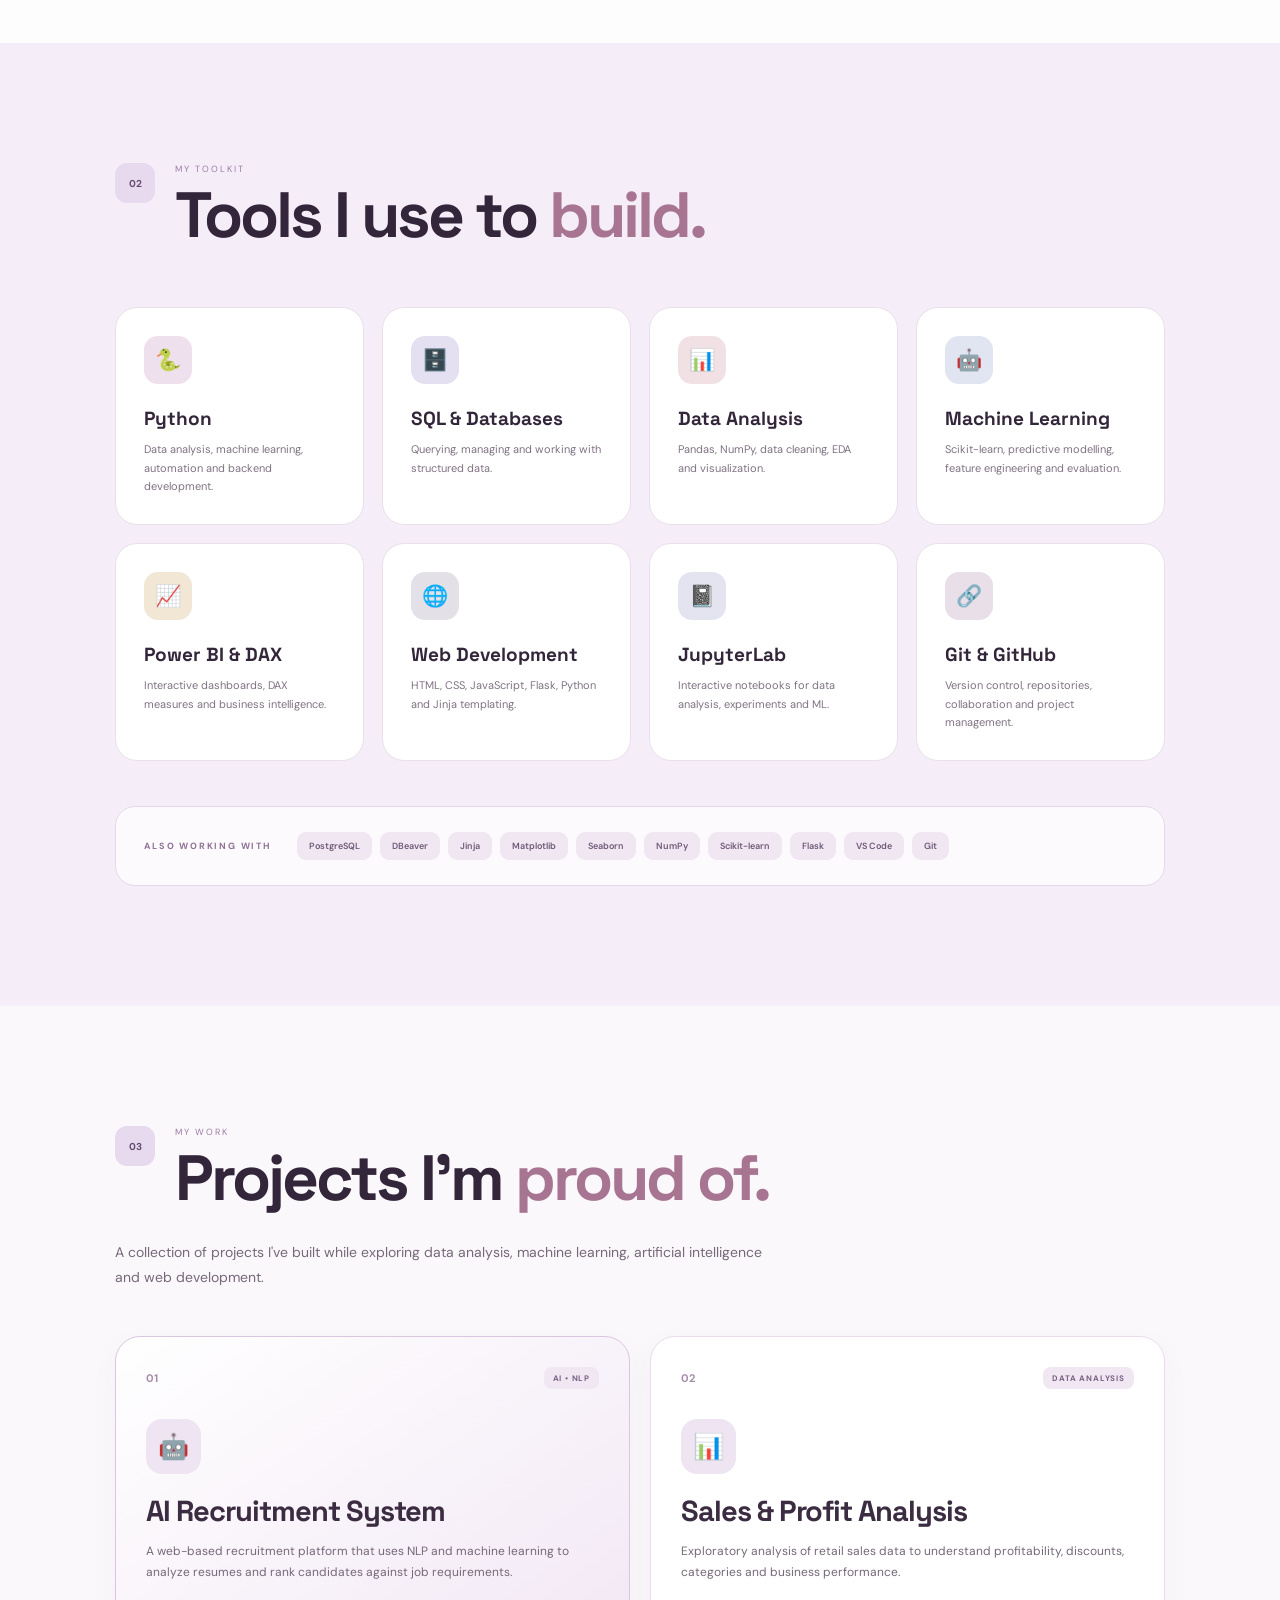
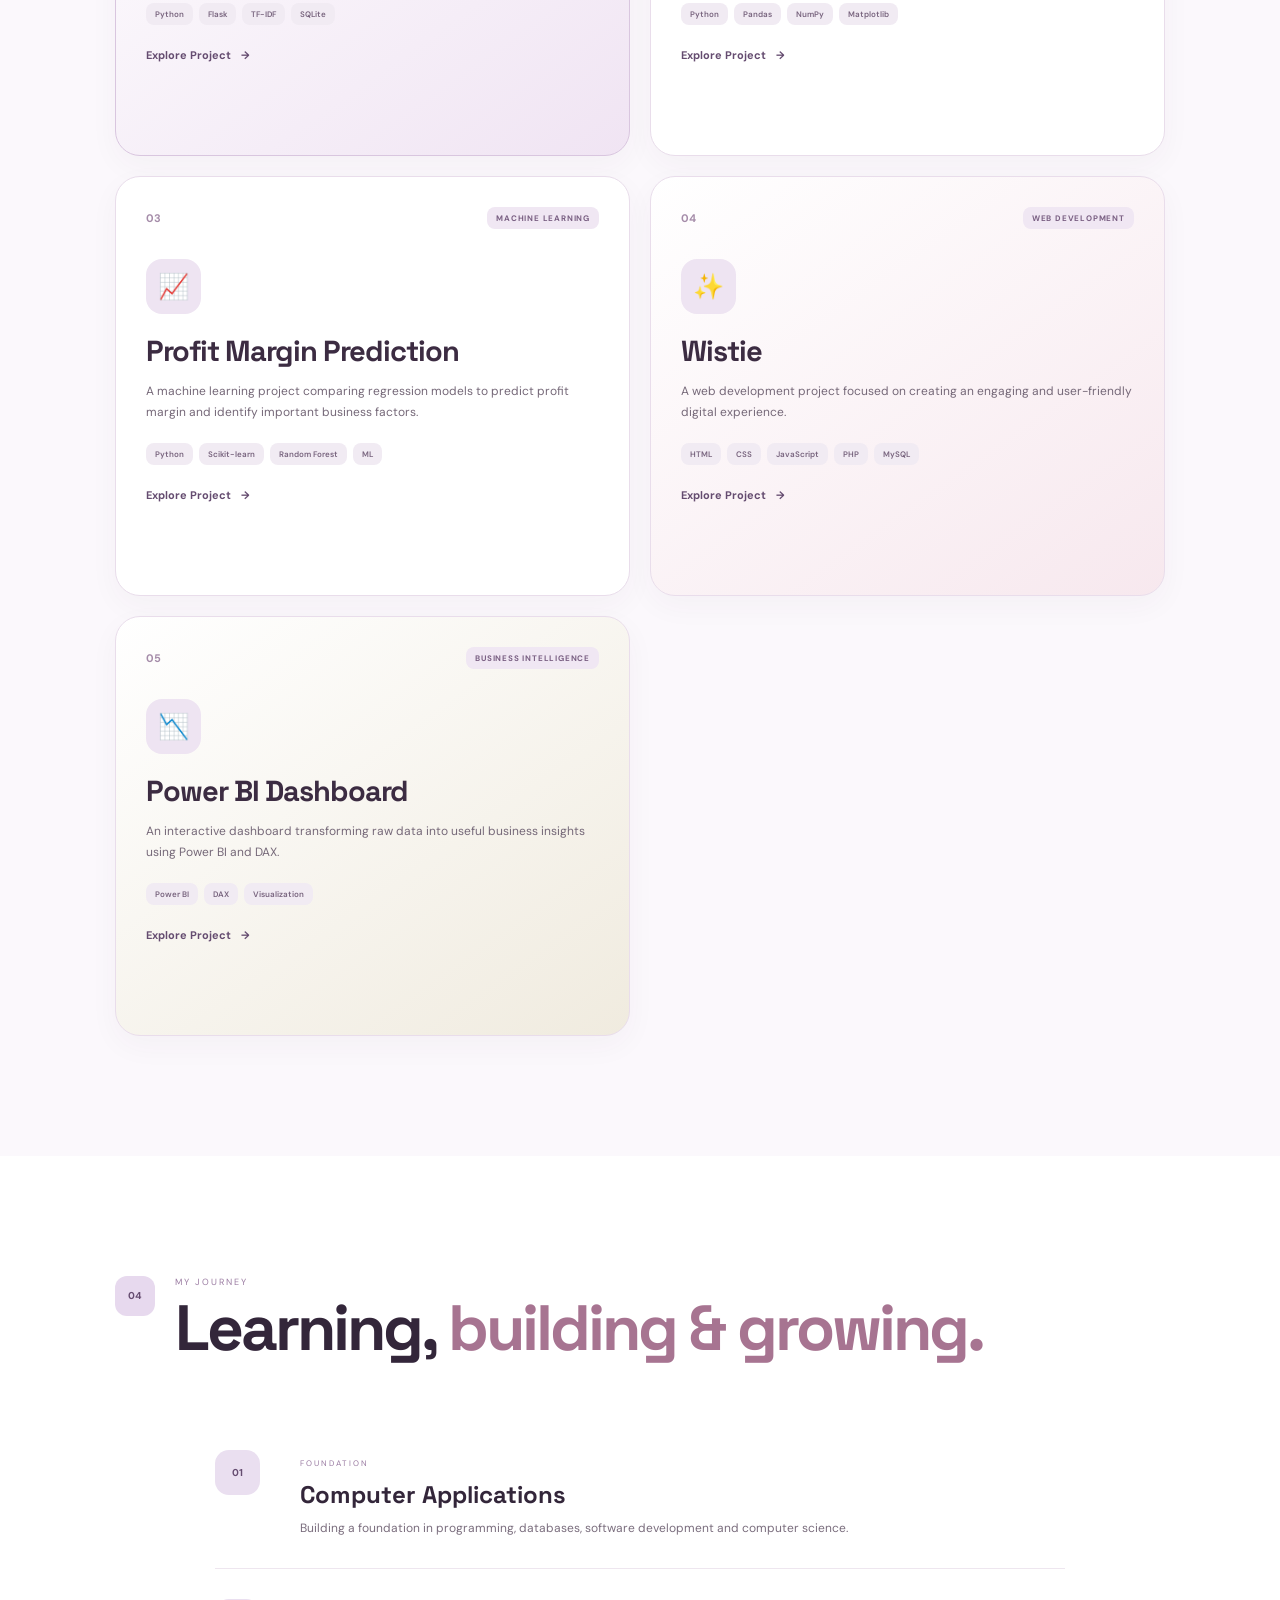
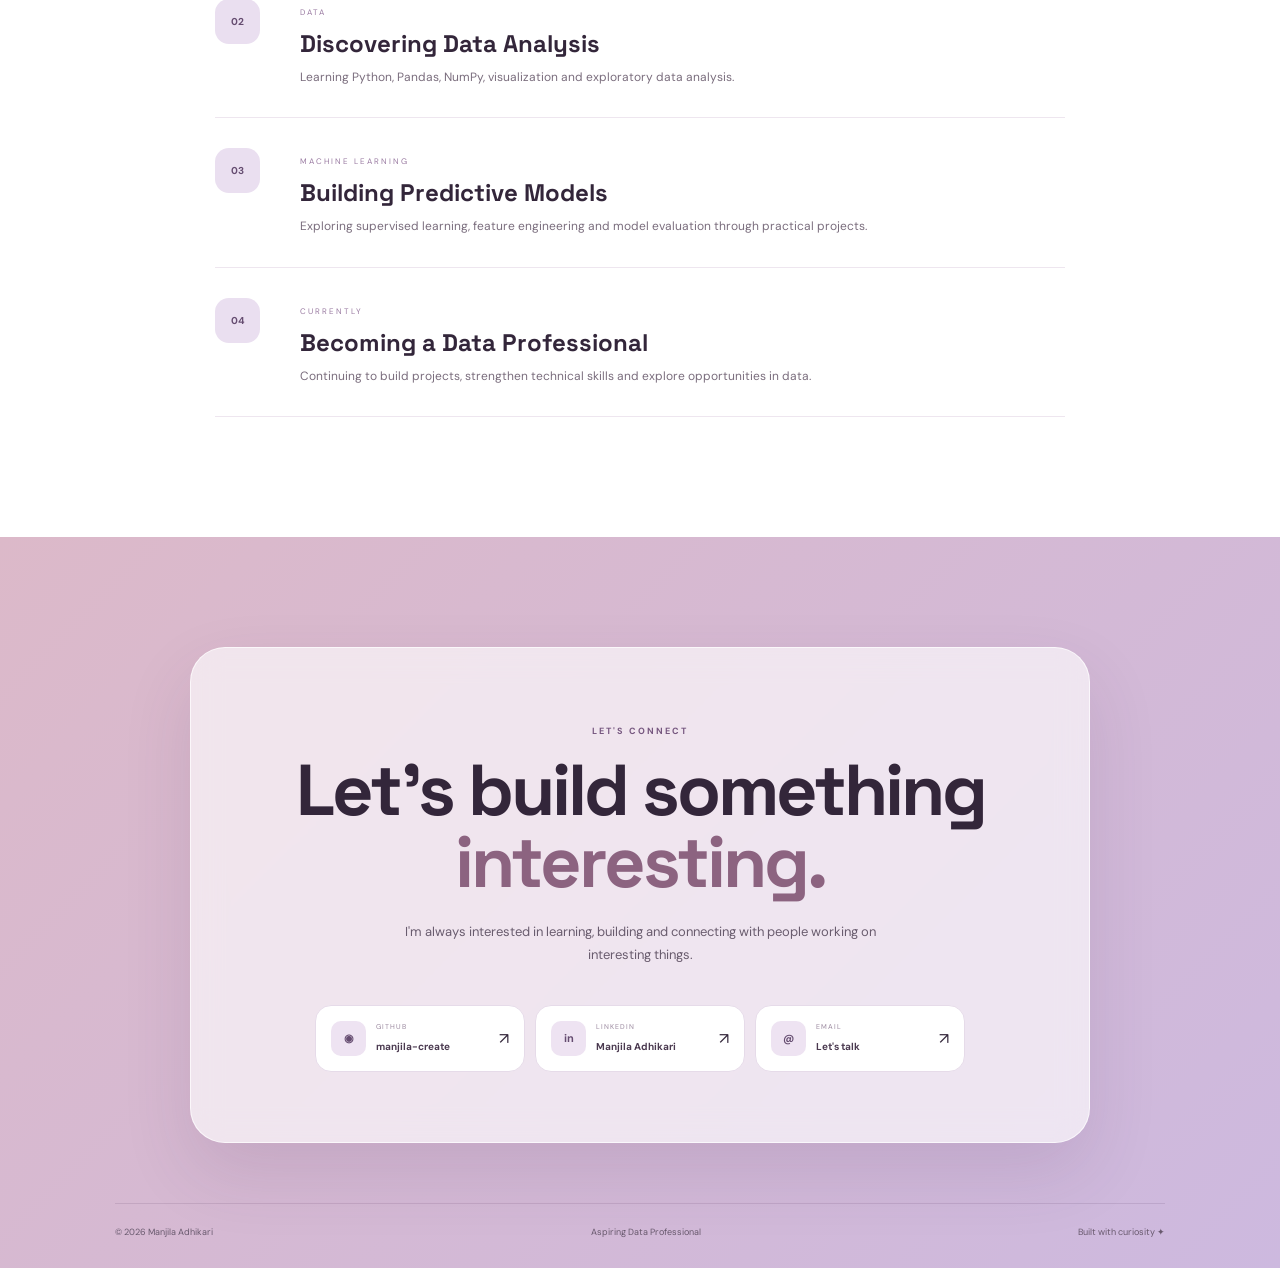
==== commit 37e967e1: "added more skills" ====
--- a/index.html
+++ b/index.html
@@ -233,18 +233,6 @@
 
 
         <div class="image-frame">
-
-
-            <!--
-            PUT YOUR PHOTO HERE:
-
-            portfolio/
-            ├── index.html
-            ├── style.css
-            ├── script.js
-            └── manjila.jpg
-            -->
-
 
             <img src="manjila.jpg"
                  alt="Manjila Adhikari"
@@ -414,8 +402,6 @@
 
 </section>
 
-
-
 <!-- =====================================================
      SKILLS
 ===================================================== -->
@@ -430,16 +416,13 @@
             02
         </span>
 
-
         <div>
 
             <p>MY TOOLKIT</p>
 
             <h2>
-
-                Skills I use to
+                Tools I use to
                 <span>build.</span>
-
             </h2>
 
         </div>
@@ -447,9 +430,10 @@
     </div>
 
 
-
     <div class="skills-grid">
 
+
+        <!-- PYTHON -->
 
         <div class="skill-card">
 
@@ -460,13 +444,14 @@
             <h3>Python</h3>
 
             <p>
-                Data analysis, machine learning
-                and backend development.
-            </p>
-
-        </div>
-
-
+                Data analysis, machine learning,
+                automation and backend development.
+            </p>
+
+        </div>
+
+
+        <!-- SQL -->
 
         <div class="skill-card">
 
@@ -474,16 +459,17 @@
                 🗄️
             </div>
 
-            <h3>SQL</h3>
-
-            <p>
-                Databases, queries and
-                structured data.
-            </p>
-
-        </div>
-
-
+            <h3>SQL & Databases</h3>
+
+            <p>
+                Querying, managing and working
+                with structured data.
+            </p>
+
+        </div>
+
+
+        <!-- DATA ANALYSIS -->
 
         <div class="skill-card">
 
@@ -494,13 +480,14 @@
             <h3>Data Analysis</h3>
 
             <p>
-                Pandas, NumPy, visualization
-                and exploratory analysis.
-            </p>
-
-        </div>
-
-
+                Pandas, NumPy, data cleaning,
+                EDA and visualization.
+            </p>
+
+        </div>
+
+
+        <!-- MACHINE LEARNING -->
 
         <div class="skill-card">
 
@@ -511,13 +498,14 @@
             <h3>Machine Learning</h3>
 
             <p>
-                Scikit-learn, predictive modelling
-                and model evaluation.
-            </p>
-
-        </div>
-
-
+                Scikit-learn, predictive modelling,
+                feature engineering and evaluation.
+            </p>
+
+        </div>
+
+
+        <!-- POWER BI -->
 
         <div class="skill-card">
 
@@ -525,50 +513,53 @@
                 📈
             </div>
 
-            <h3>Power BI</h3>
-
-            <p>
-                Interactive dashboards,
-                DAX and visualization.
-            </p>
-
-        </div>
-
-
+            <h3>Power BI & DAX</h3>
+
+            <p>
+                Interactive dashboards, DAX measures
+                and business intelligence.
+            </p>
+
+        </div>
+
+
+        <!-- WEB DEVELOPMENT -->
 
         <div class="skill-card">
 
             <div class="skill-icon flask">
-                ⚙️
-            </div>
-
-            <h3>Flask</h3>
-
-            <p>
-                Backend development,
-                APIs and web applications.
-            </p>
-
-        </div>
-
-
+                🌐
+            </div>
+
+            <h3>Web Development</h3>
+
+            <p>
+                HTML, CSS, JavaScript, Flask, Python
+                and Jinja templating.
+            </p>
+
+        </div>
+
+
+        <!-- JUPYTERLAB -->
 
         <div class="skill-card">
 
             <div class="skill-icon pandas">
-                🧮
-            </div>
-
-            <h3>Pandas & NumPy</h3>
-
-            <p>
-                Data manipulation and
-                numerical computing.
-            </p>
-
-        </div>
-
-
+                📓
+            </div>
+
+            <h3>JupyterLab</h3>
+
+            <p>
+                Interactive notebooks for data
+                analysis, experiments and ML.
+            </p>
+
+        </div>
+
+
+        <!-- GIT -->
 
         <div class="skill-card">
 
@@ -579,20 +570,54 @@
             <h3>Git & GitHub</h3>
 
             <p>
-                Version control and
-                project collaboration.
-            </p>
-
-        </div>
-
+                Version control, repositories,
+                collaboration and project management.
+            </p>
+
+        </div>
 
     </div>
 
 
+
+    <!-- =================================================
+         ADDITIONAL TOOLS
+    ================================================== -->
+
+    <div class="additional-tools">
+
+        <span class="tools-label">
+            ALSO WORKING WITH
+        </span>
+
+
+        <div class="tools-list">
+
+            <span>PostgreSQL</span>
+
+            <span>DBeaver</span>
+
+            <span>Jinja</span>
+
+            <span>Matplotlib</span>
+
+            <span>Seaborn</span>
+
+            <span>NumPy</span>
+
+            <span>Scikit-learn</span>
+
+            <span>Flask</span>
+
+            <span>VS Code</span>
+
+            <span>Git</span>
+
+        </div>
+
+    </div>
+
 </section>
-
-
-
 <!-- =====================================================
      PROJECTS
 ===================================================== -->
@@ -684,7 +709,7 @@
 
                 <span>TF-IDF</span>
 
-                <span>SQL</span>
+                <span>SQLite</span>
 
             </div>
 
@@ -880,7 +905,9 @@
 
                 <span>JavaScript</span>
 
-                <span>Web</span>
+                <span>PHP</span>
+
+                <span>MySQL </span>
 
             </div>
 
@@ -1227,11 +1254,8 @@
                     </strong>
 
                 </div>
-
                 <span>↗</span>
-
             </a>
-
 
         </div>
     </div>
@@ -1267,32 +1291,18 @@
         <button
             class="modal-close"
             id="modalClose">
-
             ×
-
         </button>
 
 
         <span class="modal-category"
               id="modalCategory">
-
             PROJECT
-
         </span>
 
-
-        <h2 id="modalTitle">
-
-            Project Title
-
-        </h2>
-
-
-        <p id="modalDescription">
-
-            Project description.
-
-        </p>
+        <h2 id="modalTitle"> Project Title  </h2>
+
+        <p id="modalDescription"> Project description. </p>
         <div class="modal-details"
              id="modalDetails">
 
--- a/style.css
+++ b/style.css
@@ -1599,4 +1599,69 @@
         font-size: 34px;
     }
 
+}
+/* =====================================================
+   ADDITIONAL TOOLS
+===================================================== */
+
+.additional-tools {
+    margin-top: 45px;
+
+    padding: 25px 28px;
+
+    background: rgba(255, 255, 255, 0.72);
+
+    border: 1px solid #e5d9e9;
+
+    border-radius: 20px;
+
+    display: flex;
+
+    align-items: center;
+
+    gap: 25px;
+
+    flex-wrap: wrap;
+}
+
+.tools-label {
+    font-size: 9px;
+
+    letter-spacing: 1.8px;
+
+    font-weight: 700;
+
+    color: #8e7195;
+
+    white-space: nowrap;
+}
+
+.tools-list {
+    display: flex;
+
+    flex-wrap: wrap;
+
+    gap: 8px;
+}
+
+.tools-list span {
+    padding: 8px 12px;
+
+    background: #f0e7f3;
+
+    color: #6f5976;
+
+    border-radius: 9px;
+
+    font-size: 9px;
+
+    font-weight: 600;
+
+    transition: 0.25s;
+}
+
+.tools-list span:hover {
+    background: #e4d4e9;
+
+    transform: translateY(-2px);
 }
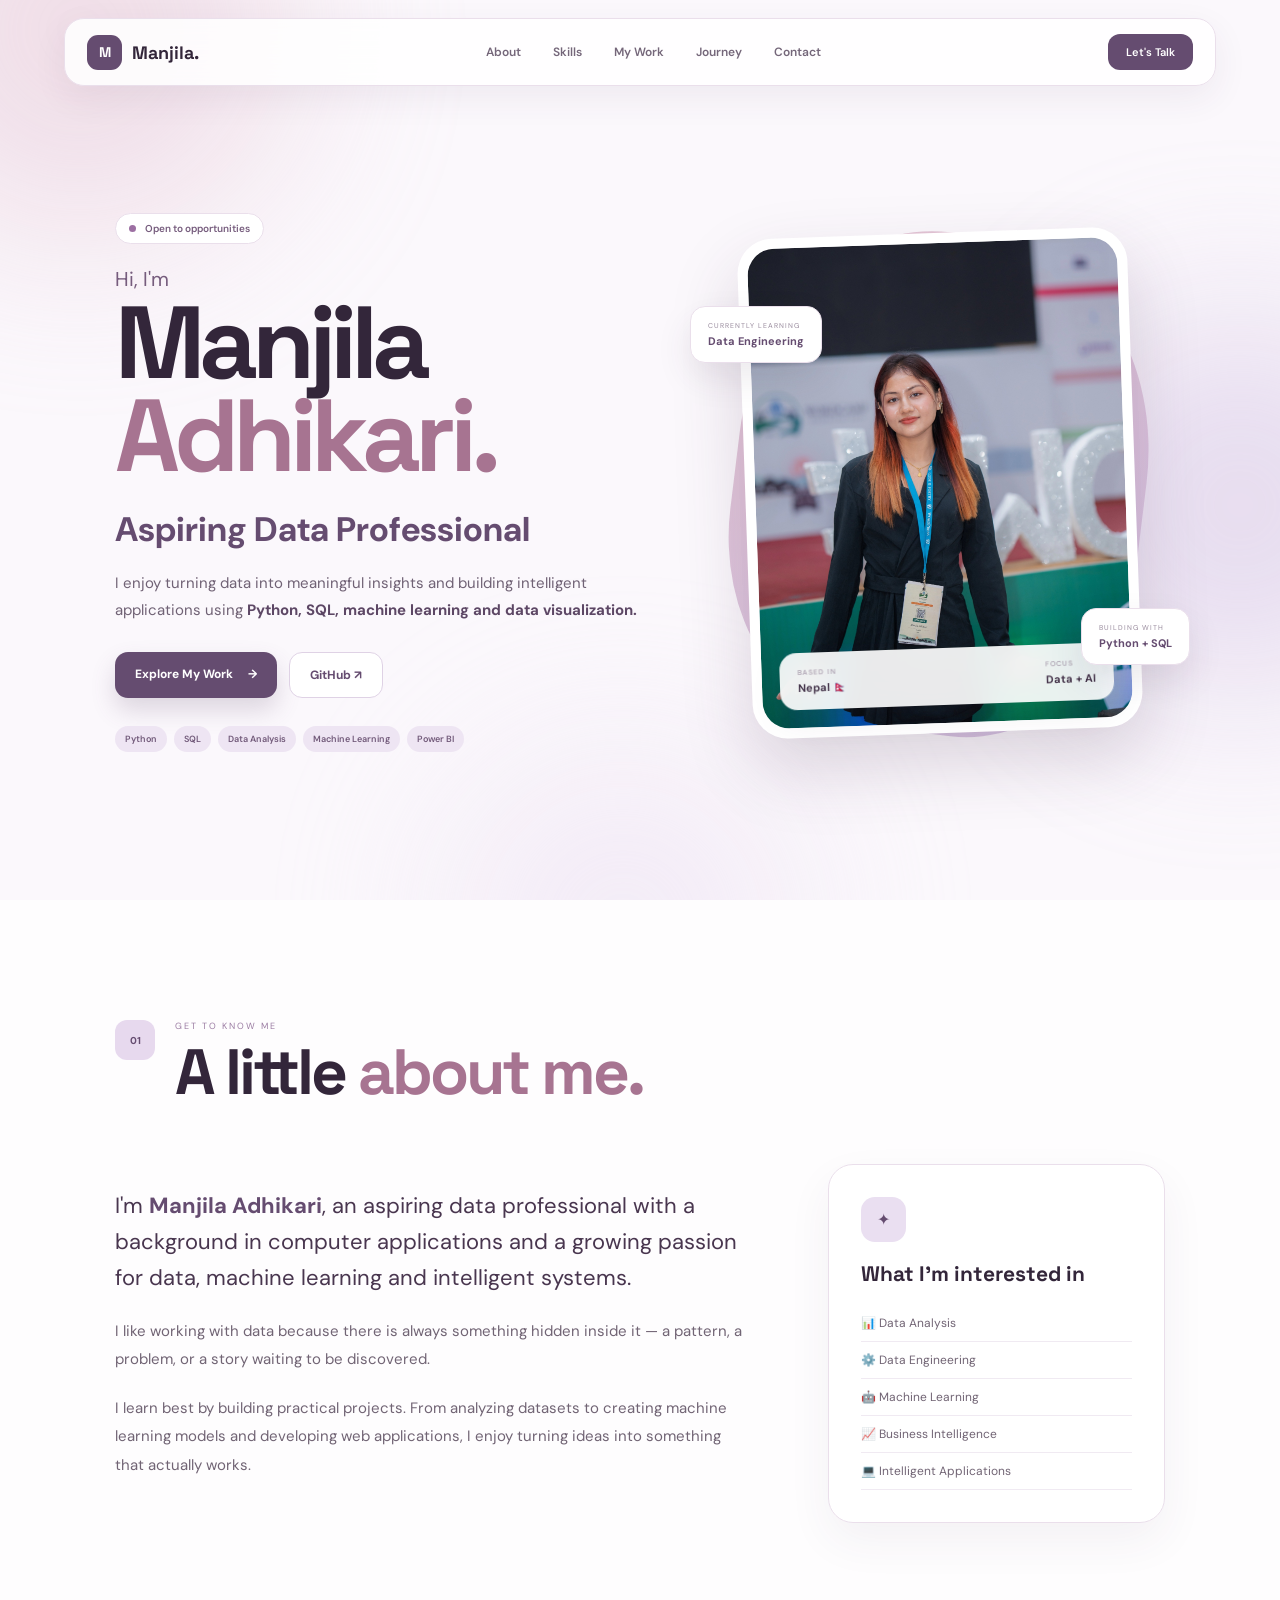
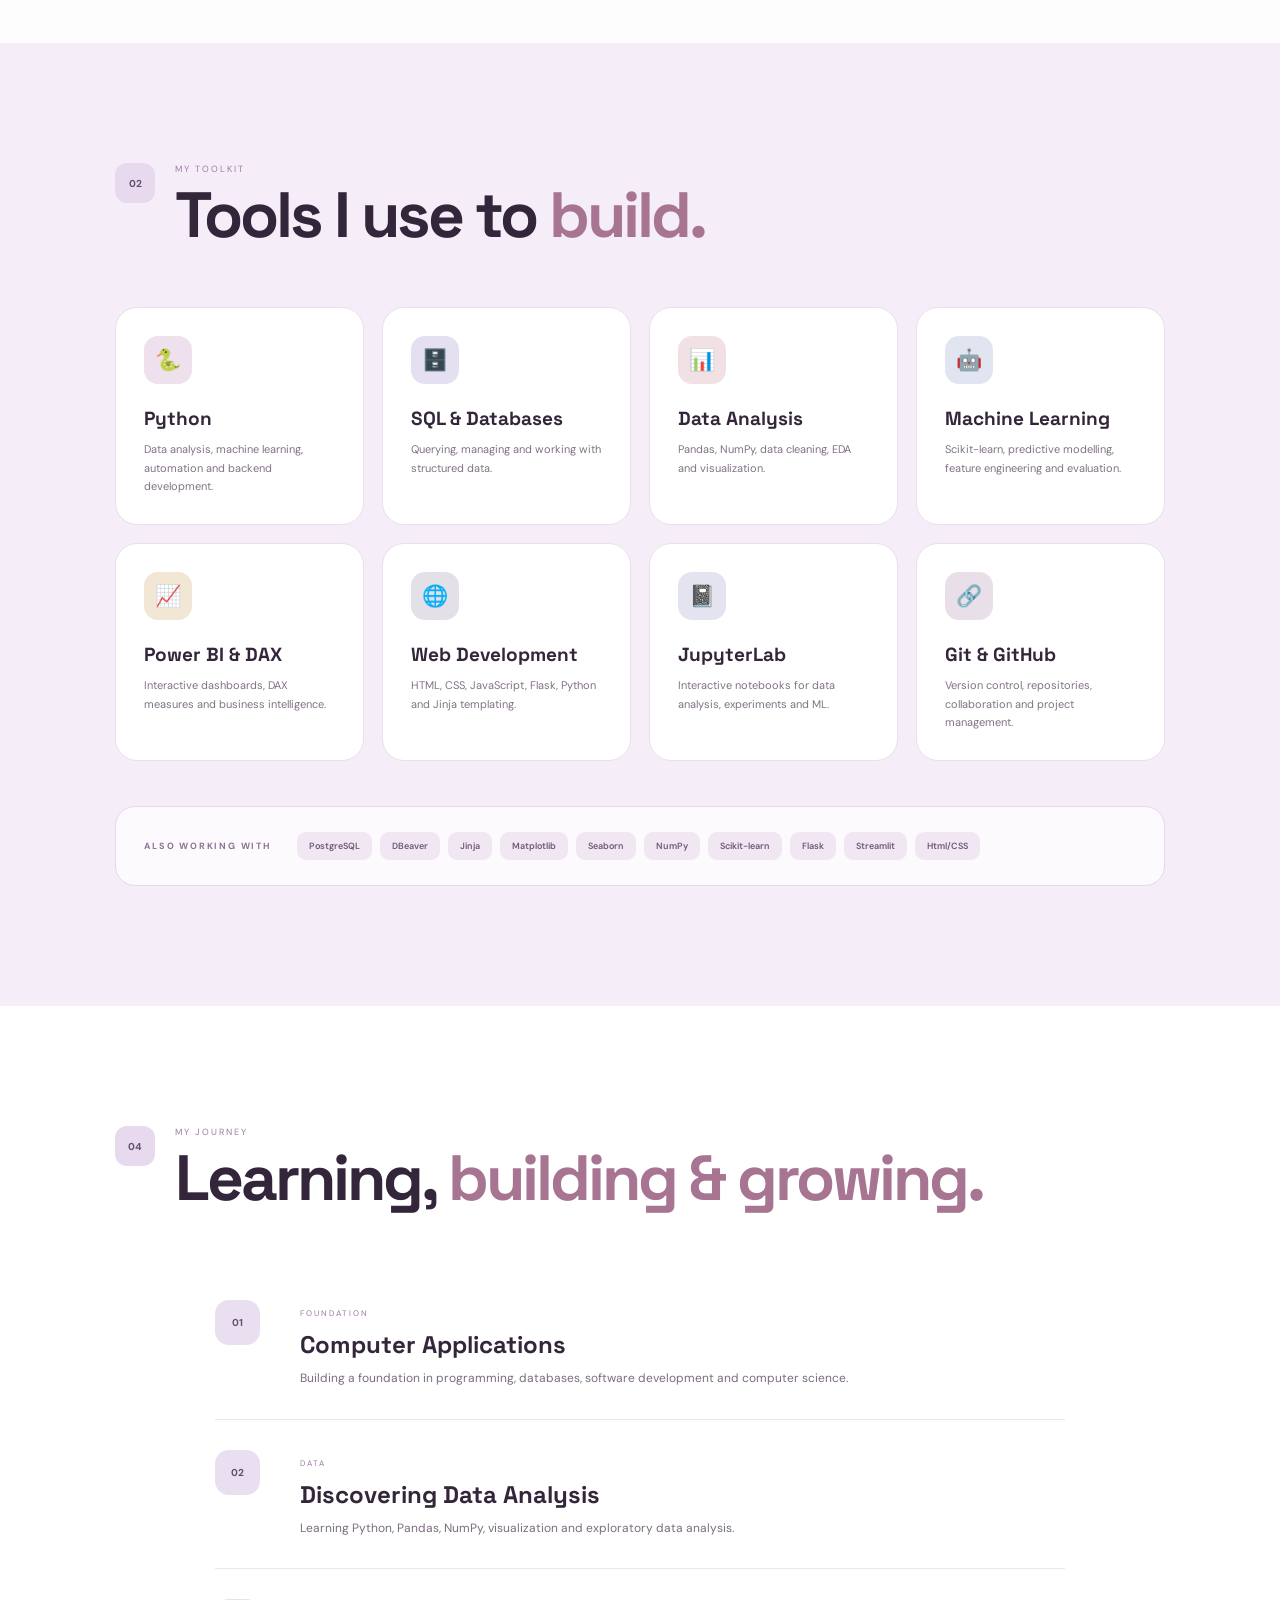
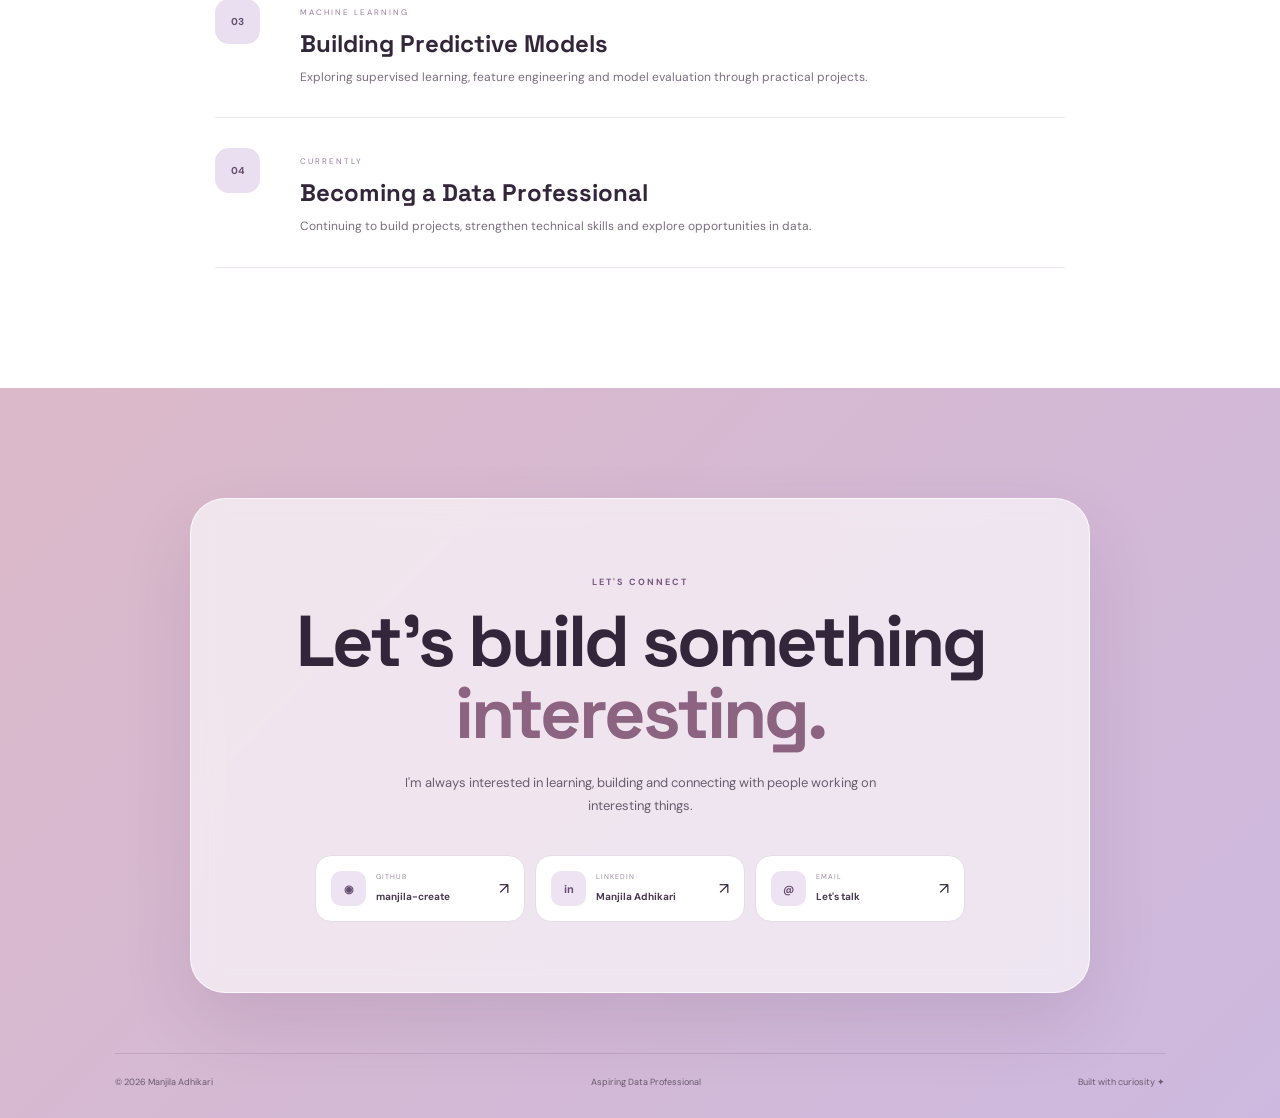
==== commit d58685d9: "added skills page" ====
--- a/index.html
+++ b/index.html
@@ -76,7 +76,7 @@
 
         <a href="#skills">Skills</a>
 
-        <a href="#projects">Projects</a>
+        <a href="my_work.html">My Work</a>
 
         <a href="#journey">Journey</a>
 
@@ -114,7 +114,7 @@
 
     <a href="#skills">Skills</a>
 
-    <a href="#projects">Projects</a>
+    <a href="my_work.html">My Work</a>
 
     <a href="#journey">Journey</a>
 
@@ -181,8 +181,7 @@
         <div class="hero-buttons">
 
 
-            <a href="#projects"
-               class="button primary">
+            <a href="my_work.html" class="button primary">
 
                 Explore My Work
 
@@ -609,392 +608,15 @@
 
             <span>Flask</span>
 
-            <span>VS Code</span>
-
-            <span>Git</span>
+            <span>Streamlit</span>
+
+            <span>Html/CSS</span>
 
         </div>
 
     </div>
 
 </section>
-<!-- =====================================================
-     PROJECTS
-===================================================== -->
-
-<section class="section projects-section"
-         id="projects">
-
-
-    <div class="section-title">
-
-        <span class="section-number">
-            03
-        </span>
-
-
-        <div>
-
-            <p>MY WORK</p>
-
-            <h2>
-
-                Projects I'm
-                <span>proud of.</span>
-
-            </h2>
-
-        </div>
-
-    </div>
-
-
-    <p class="projects-description">
-
-        A collection of projects I've built while
-        exploring data analysis, machine learning,
-        artificial intelligence and web development.
-
-    </p>
-
-
-
-    <div class="projects-grid">
-
-
-
-        <!-- ================= PROJECT 1 ================= -->
-
-        <article class="project-card featured">
-
-
-            <div class="project-top">
-
-                <span class="project-number">
-                    01
-                </span>
-
-                <span class="project-type">
-                    AI • NLP
-                </span>
-
-            </div>
-
-
-            <div class="project-icon">
-                🤖
-            </div>
-
-
-            <h3>
-                AI Recruitment System
-            </h3>
-
-
-            <p>
-
-                A web-based recruitment platform that
-                uses NLP and machine learning to analyze
-                resumes and rank candidates against
-                job requirements.
-
-            </p>
-
-
-            <div class="project-tags">
-
-                <span>Python</span>
-
-                <span>Flask</span>
-
-                <span>TF-IDF</span>
-
-                <span>SQLite</span>
-
-            </div>
-
-
-            <button
-                class="project-button"
-                data-project="recruitment">
-
-                Explore Project
-
-                <span>→</span>
-
-            </button>
-
-
-        </article>
-
-
-
-        <!-- ================= PROJECT 2 ================= -->
-
-        <article class="project-card">
-
-
-            <div class="project-top">
-
-                <span class="project-number">
-                    02
-                </span>
-
-                <span class="project-type">
-                    DATA ANALYSIS
-                </span>
-
-            </div>
-
-
-            <div class="project-icon">
-                📊
-            </div>
-
-
-            <h3>
-                Sales & Profit Analysis
-            </h3>
-
-
-            <p>
-
-                Exploratory analysis of retail sales
-                data to understand profitability,
-                discounts, categories and business
-                performance.
-
-            </p>
-
-
-            <div class="project-tags">
-
-                <span>Python</span>
-
-                <span>Pandas</span>
-
-                <span>NumPy</span>
-
-                <span>Matplotlib</span>
-
-            </div>
-
-
-            <button
-                class="project-button"
-                data-project="sales">
-
-                Explore Project
-
-                <span>→</span>
-
-            </button>
-
-
-        </article>
-
-
-
-        <!-- ================= PROJECT 3 ================= -->
-
-        <article class="project-card">
-
-
-            <div class="project-top">
-
-                <span class="project-number">
-                    03
-                </span>
-
-                <span class="project-type">
-                    MACHINE LEARNING
-                </span>
-
-            </div>
-
-
-            <div class="project-icon">
-                📈
-            </div>
-
-
-            <h3>
-                Profit Margin Prediction
-            </h3>
-
-
-            <p>
-
-                A machine learning project comparing
-                regression models to predict profit margin
-                and identify important business factors.
-
-            </p>
-
-
-            <div class="project-tags">
-
-                <span>Python</span>
-
-                <span>Scikit-learn</span>
-
-                <span>Random Forest</span>
-
-                <span>ML</span>
-
-            </div>
-
-
-            <button
-                class="project-button"
-                data-project="prediction">
-
-                Explore Project
-
-                <span>→</span>
-
-            </button>
-
-
-        </article>
-
-
-
-        <!-- ================= PROJECT 4 ================= -->
-
-        <article class="project-card wistie-card">
-
-
-            <div class="project-top">
-
-                <span class="project-number">
-                    04
-                </span>
-
-                <span class="project-type">
-                    WEB DEVELOPMENT
-                </span>
-
-            </div>
-
-
-            <div class="project-icon">
-                ✨
-            </div>
-
-
-            <h3>
-                Wistie
-            </h3>
-
-
-            <p>
-
-                A web development project focused on
-                creating an engaging and user-friendly
-                digital experience.
-
-            </p>
-
-
-            <div class="project-tags">
-
-                <span>HTML</span>
-
-                <span>CSS</span>
-
-                <span>JavaScript</span>
-
-                <span>PHP</span>
-
-                <span>MySQL </span>
-
-            </div>
-
-
-            <button
-                class="project-button"
-                data-project="wistie">
-
-                Explore Project
-
-                <span>→</span>
-
-            </button>
-
-
-        </article>
-
-
-
-        <!-- ================= PROJECT 5 ================= -->
-
-        <article class="project-card powerbi-card">
-
-
-            <div class="project-top">
-
-                <span class="project-number">
-                    05
-                </span>
-
-                <span class="project-type">
-                    BUSINESS INTELLIGENCE
-                </span>
-
-            </div>
-
-
-            <div class="project-icon">
-                📉
-            </div>
-
-
-            <h3>
-                Power BI Dashboard
-            </h3>
-
-
-            <p>
-
-                An interactive dashboard transforming
-                raw data into useful business insights
-                using Power BI and DAX.
-
-            </p>
-
-
-            <div class="project-tags">
-
-                <span>Power BI</span>
-
-                <span>DAX</span>
-
-                <span>Visualization</span>
-
-            </div>
-
-
-            <button
-                class="project-button"
-                data-project="powerbi">
-
-                Explore Project
-
-                <span>→</span>
-
-            </button>
-
-
-        </article>
-
-
-    </div>
-
-
-</section>
-
-
 
 <!-- =====================================================
      JOURNEY
@@ -1216,27 +838,21 @@
 
             <!-- LINKEDIN -->
 
-            <a href="https://www.linkedin.com/in/manjila-adhikari-89aa64280/"
-               target="_blank"
-               class="social-link">
+            <a href="https://www.linkedin.com/in/manjila-adhikari-89aa64280/" class="social-link">
 
                 <div class="social-icon linkedin">
                     in
                 </div>
 
                 <div>
-
                     <small>LINKEDIN</small>
-
-                    <strong>
-                        Manjila Adhikari
-                    </strong>
-
+                    <strong>Manjila Adhikari</strong>
                 </div>
 
                 <span>↗</span>
+
             </a>
-            <!-- EMAIL -->
+
 
             <a href="mailto:mangila.adhikari111@gmail.com"
                class="social-link">
--- a/style.css
+++ b/style.css
@@ -1664,4 +1664,678 @@
     background: #e4d4e9;
 
     transform: translateY(-2px);
-}+}
+
+/* =====================================================
+   MOBILE MENU
+===================================================== */
+
+const menuButton =
+    document.getElementById("menuButton");
+
+const mobileNavigation =
+    document.getElementById("mobileNavigation");
+
+
+menuButton.addEventListener("click", () => {
+
+    mobileNavigation.classList.toggle("active");
+
+});
+
+
+document
+    .querySelectorAll(".mobile-navigation a")
+    .forEach(link => {
+
+        link.addEventListener("click", () => {
+
+            mobileNavigation.classList.remove("active");
+
+        });
+
+    });
+
+
+
+/* =====================================================
+   PROJECT INFORMATION
+===================================================== */
+
+const projects = {
+
+    recruitment: {
+
+        category: "AI • NLP • WEB APPLICATION",
+
+        title: "AI Recruitment System",
+
+        description:
+            "A web-based recruitment platform that helps recruiters analyze resumes and identify candidates who best match a job description.",
+
+        details:
+            "The system uses TF-IDF and cosine similarity for resume-job matching, combined with skill and experience scoring. The final score combines these signals to rank candidates. The platform includes recruiter, candidate and admin functionality and uses Python, Flask, SQL and frontend technologies."
+
+    },
+
+
+    sales: {
+
+        category: "DATA ANALYSIS",
+
+        title: "Sales & Profit Analysis",
+
+        description:
+            "An exploratory data analysis project using retail sales data to understand sales, profit, discounts and business performance.",
+
+        details:
+            "The analysis explores relationships between sales, profit, discounts, product categories and other variables using Python, Pandas, NumPy, Matplotlib and Seaborn. The goal is to turn raw business data into understandable insights."
+
+    },
+
+
+    prediction: {
+
+        category: "MACHINE LEARNING",
+
+        title: "Profit Margin Prediction",
+
+        description:
+            "A machine learning project focused on predicting profit margin and comparing regression models.",
+
+        details:
+            "The project compares Linear Regression and Random Forest Regression models. The workflow includes feature preparation, model training and evaluation using R² and MAE. The analysis also explores which variables have the greatest influence on profit margin."
+
+    },
+
+
+    wistie: {
+
+        category: "WEB DEVELOPMENT",
+
+        title: "Wistie",
+
+        description:
+            "A web development project focused on creating an engaging and user-friendly digital experience.",
+
+        details:
+            "Wistie demonstrates a full fledged tinder-like website where 2 friends can swipe on each other based on their shared wishlists and find their match using HTML, CSS. MySQL, PHP and JavaScript, with an emphasis on creating an interactive and visually engaging web experience."
+
+    },
+
+
+    powerbi: {
+
+        category: "BUSINESS INTELLIGENCE",
+
+        title: "Power BI Dashboard",
+
+        description:
+            "An interactive dashboard that transforms raw data into useful visual insights.",
+
+        details:
+            "The dashboard demonstrates data cleaning, visualization and business intelligence using Power BI and DAX measures. It focuses on presenting important metrics in an accessible and interactive way."
+
+    }
+
+};
+
+
+
+/* =====================================================
+   PROJECT MODAL
+===================================================== */
+
+const projectButtons =
+    document.querySelectorAll(".project-button");
+
+const modal =
+    document.getElementById("projectModal");
+
+const modalClose =
+    document.getElementById("modalClose");
+
+const modalCategory =
+    document.getElementById("modalCategory");
+
+const modalTitle =
+    document.getElementById("modalTitle");
+
+const modalDescription =
+    document.getElementById("modalDescription");
+
+const modalDetails =
+    document.getElementById("modalDetails");
+
+
+
+projectButtons.forEach(button => {
+
+    button.addEventListener("click", () => {
+
+        const project =
+            projects[button.dataset.project];
+
+        if (!project) return;
+
+
+        modalCategory.textContent =
+            project.category;
+
+        modalTitle.textContent =
+            project.title;
+
+        modalDescription.textContent =
+            project.description;
+
+        modalDetails.textContent =
+            project.details;
+
+
+        modal.classList.add("active");
+
+
+        document.body.style.overflow =
+            "hidden";
+
+    });
+
+});
+
+
+
+/* =====================================================
+   CLOSE MODAL
+===================================================== */
+
+function closeModal() {
+
+    modal.classList.remove("active");
+
+    document.body.style.overflow = "";
+
+}
+
+
+modalClose.addEventListener(
+    "click",
+    closeModal
+);
+
+
+modal.addEventListener(
+    "click",
+    event => {
+
+        if (event.target === modal) {
+
+            closeModal();
+
+        }
+
+    }
+);
+
+
+document.addEventListener(
+    "keydown",
+    event => {
+
+        if (event.key === "Escape") {
+
+            closeModal();
+
+        }
+
+    }
+);
+
+
+/* =====================================================
+   MY WORK PAGE
+===================================================== */
+
+.work-page {
+    padding-top: 90px;
+}
+
+
+/* =====================================================
+   WORK HERO
+===================================================== */
+
+.work-hero {
+    min-height: 75vh;
+
+    padding: 100px 9% 80px;
+
+    display: flex;
+
+    align-items: center;
+
+    background:
+        radial-gradient(
+            circle at 80% 30%,
+            rgba(205,185,223,0.55),
+            transparent 35%
+        ),
+        radial-gradient(
+            circle at 10% 70%,
+            rgba(225,191,208,0.45),
+            transparent 35%
+        );
+}
+
+
+.work-hero-content {
+    max-width: 900px;
+}
+
+
+.back-link {
+    display: inline-flex;
+
+    align-items: center;
+
+    margin-bottom: 45px;
+
+    padding: 9px 14px;
+
+    background: white;
+
+    border: 1px solid #eadfeb;
+
+    border-radius: 12px;
+
+    color: #654C70;
+
+    font-size: 11px;
+
+    font-weight: 700;
+
+    transition: 0.25s;
+}
+
+
+.back-link:hover {
+    transform: translateX(-4px);
+
+    border-color: #c6accf;
+
+    box-shadow:
+        0 10px 25px rgba(70,45,80,0.08);
+}
+
+
+.work-label {
+    display: block;
+
+    color: #9b7ca2;
+
+    font-size: 10px;
+
+    font-weight: 700;
+
+    letter-spacing: 2px;
+
+    margin-bottom: 15px;
+}
+
+
+.work-hero h1 {
+    font-family: "Space Grotesk", sans-serif;
+
+    font-size: clamp(60px, 8vw, 105px);
+
+    line-height: 0.95;
+
+    letter-spacing: -5px;
+
+    color: #33263a;
+}
+
+
+.work-hero h1 span {
+    color: #a77491;
+}
+
+
+.work-hero-content > p {
+    max-width: 650px;
+
+    margin-top: 25px;
+
+    color: #716474;
+
+    font-size: 16px;
+
+    line-height: 1.8;
+}
+
+
+
+/* =====================================================
+   WORK STATS
+===================================================== */
+
+.work-stats {
+    display: flex;
+
+    gap: 12px;
+
+    margin-top: 40px;
+}
+
+
+.work-stats div {
+    min-width: 120px;
+
+    padding: 18px;
+
+    background: rgba(255,255,255,0.75);
+
+    border: 1px solid #eadfeb;
+
+    border-radius: 16px;
+
+    display: flex;
+
+    flex-direction: column;
+
+    gap: 5px;
+
+    transition: 0.25s;
+}
+
+
+.work-stats div:hover {
+    transform: translateY(-4px);
+
+    box-shadow:
+        0 15px 30px rgba(70,45,80,0.08);
+}
+
+
+.work-stats strong {
+    font-family: "Space Grotesk", sans-serif;
+
+    font-size: 25px;
+
+    color: #654C70;
+}
+
+
+.work-stats span {
+    font-size: 9px;
+
+    color: #8b7a8f;
+
+    text-transform: uppercase;
+
+    letter-spacing: 0.8px;
+}
+
+
+
+/* =====================================================
+   WORK PROJECTS
+===================================================== */
+
+.work-projects {
+    padding: 110px 9%;
+
+    background: rgba(255,255,255,0.7);
+}
+
+
+.work-section-heading {
+    margin-bottom: 50px;
+}
+
+
+.work-section-heading > span {
+    display: block;
+
+    color: #9b7ca2;
+
+    font-size: 9px;
+
+    font-weight: 700;
+
+    letter-spacing: 2px;
+
+    margin-bottom: 10px;
+}
+
+
+.work-section-heading h2 {
+    font-family: "Space Grotesk", sans-serif;
+
+    font-size: clamp(40px,5vw,65px);
+
+    line-height: 1;
+
+    letter-spacing: -3px;
+
+    color: #33263a;
+}
+
+
+.work-section-heading h2 span {
+    color: #a77491;
+}
+
+
+.work-project-grid {
+    max-width: 1200px;
+
+    margin: auto;
+}
+
+
+.work-project-grid .project-card {
+    min-height: 450px;
+}
+
+
+
+/* =====================================================
+   TECHNOLOGY SECTION
+===================================================== */
+
+.work-tools-section {
+    padding: 110px 9%;
+
+    background: #f5eef8;
+}
+
+
+.work-tools-section .additional-tools {
+    max-width: 1200px;
+
+    margin-left: auto;
+    margin-right: auto;
+
+    background: rgba(255,255,255,0.85);
+}
+
+
+
+/* =====================================================
+   WORK CTA
+===================================================== */
+
+.work-cta {
+    padding: 110px 9%;
+
+    background:
+        linear-gradient(
+            135deg,
+            #dcb9c9,
+            #cdb9df
+        );
+
+    text-align: center;
+}
+
+
+.work-cta > div {
+    max-width: 850px;
+
+    margin: auto;
+
+    padding: 65px 40px;
+
+    background: rgba(255,255,255,0.6);
+
+    backdrop-filter: blur(15px);
+
+    border: 1px solid rgba(255,255,255,0.75);
+
+    border-radius: 30px;
+
+    box-shadow:
+        0 25px 60px rgba(70,45,80,0.12);
+}
+
+
+.work-cta > div > span {
+    color: #76577f;
+
+    font-size: 9px;
+
+    letter-spacing: 2px;
+
+    font-weight: 700;
+}
+
+
+.work-cta h2 {
+    font-family: "Space Grotesk", sans-serif;
+
+    font-size: clamp(40px,6vw,70px);
+
+    line-height: 1;
+
+    letter-spacing: -3px;
+
+    margin-top: 15px;
+}
+
+
+.work-cta h2 span {
+    color: #8c6380;
+}
+
+
+.work-cta p {
+    max-width: 500px;
+
+    margin: 20px auto 28px;
+
+    color: #695c6e;
+
+    font-size: 13px;
+
+    line-height: 1.8;
+}
+
+
+.work-cta .button {
+    display: inline-flex;
+
+    align-items: center;
+}
+
+
+
+/* =====================================================
+   MY WORK RESPONSIVE
+===================================================== */
+
+@media (max-width: 950px) {
+
+    .work-hero {
+        padding-top: 90px;
+
+        min-height: auto;
+    }
+
+}
+
+
+@media (max-width: 600px) {
+
+    .work-page {
+        padding-top: 80px;
+    }
+
+
+    .work-hero {
+        padding: 75px 6% 70px;
+    }
+
+
+    .work-hero h1 {
+        font-size: 58px;
+
+        letter-spacing: -4px;
+    }
+
+
+    .work-hero-content > p {
+        font-size: 14px;
+    }
+
+
+    .work-stats {
+        display: grid;
+
+        grid-template-columns: repeat(3,1fr);
+
+        gap: 7px;
+    }
+
+
+    .work-stats div {
+        min-width: 0;
+
+        padding: 13px 8px;
+    }
+
+
+    .work-stats strong {
+        font-size: 20px;
+    }
+
+
+    .work-stats span {
+        font-size: 7px;
+    }
+
+
+    .work-projects,
+    .work-tools-section,
+    .work-cta {
+        padding-left: 6%;
+
+        padding-right: 6%;
+    }
+
+
+    .work-section-heading h2 {
+        font-size: 42px;
+    }
+
+
+    .work-cta > div {
+        padding: 45px 25px;
+    }
+
+
+    .work-cta h2 {
+        font-size: 42px;
+    }
+
+}
+
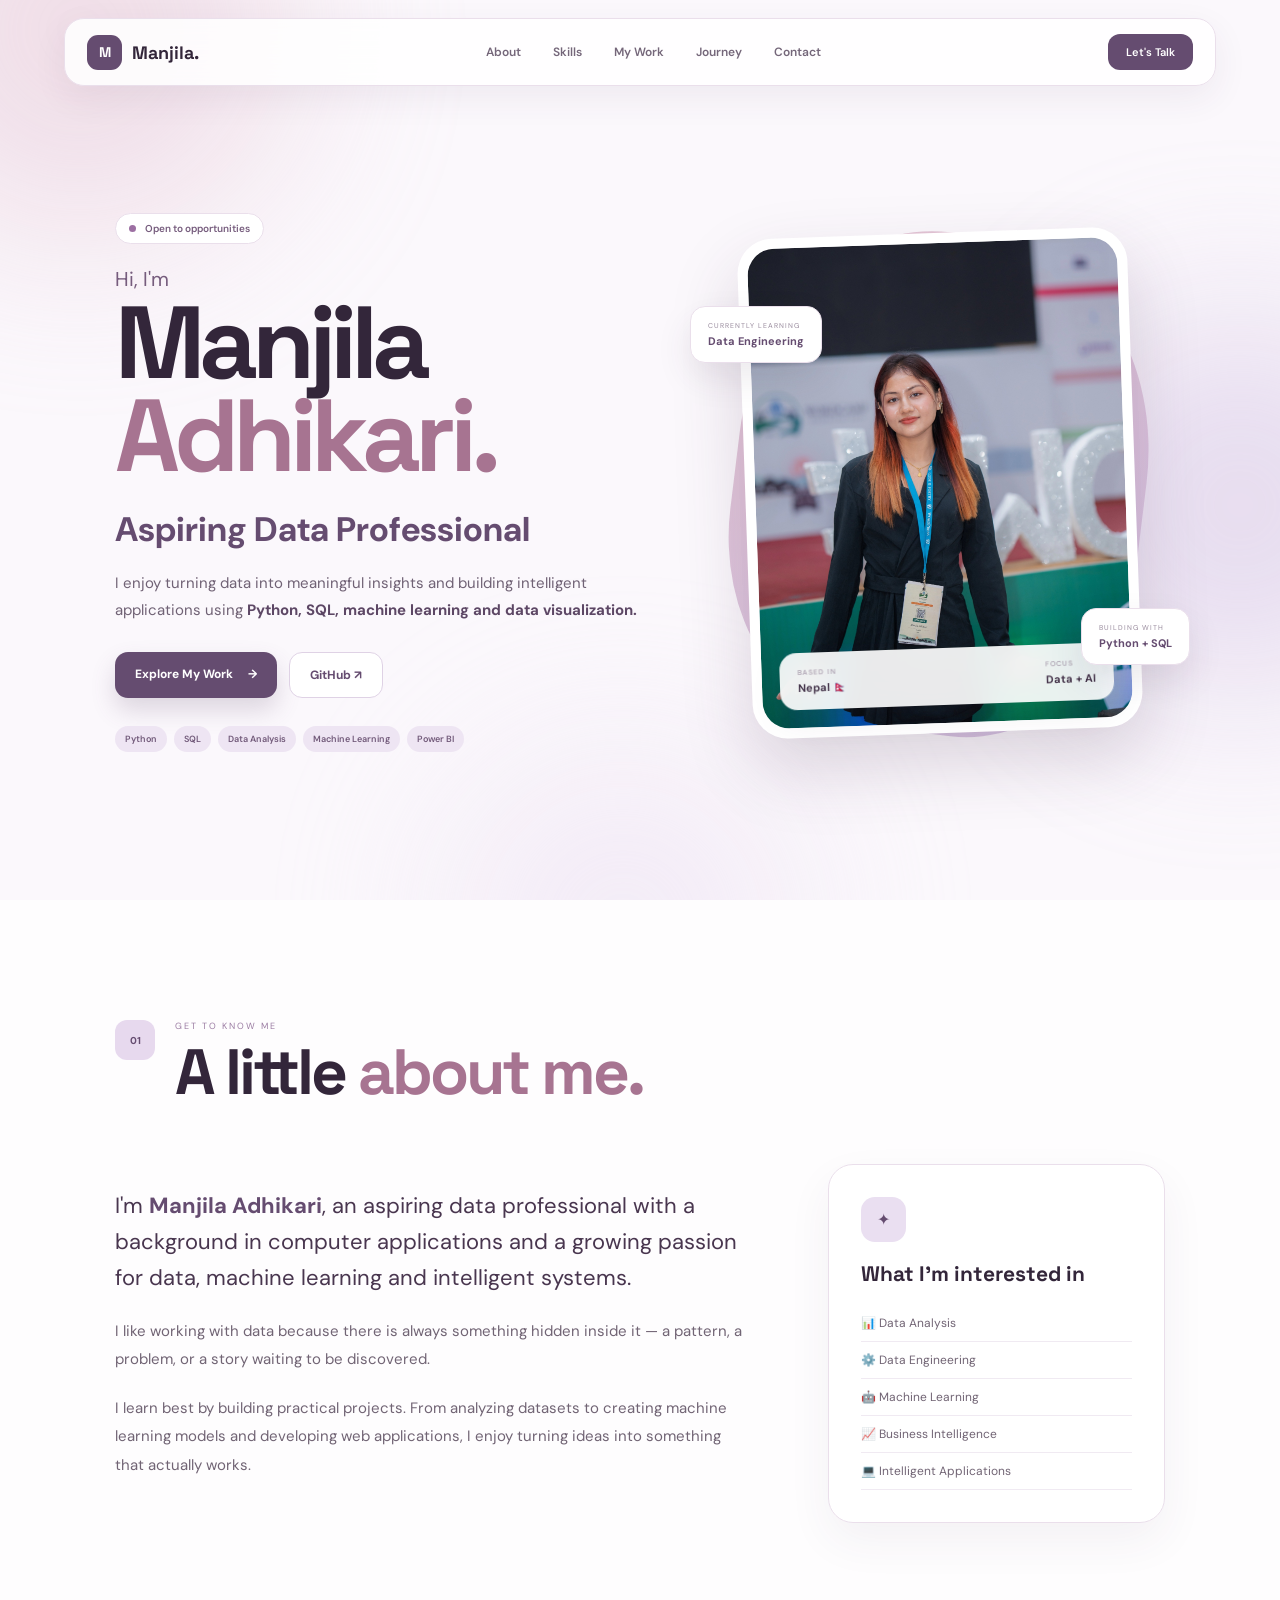
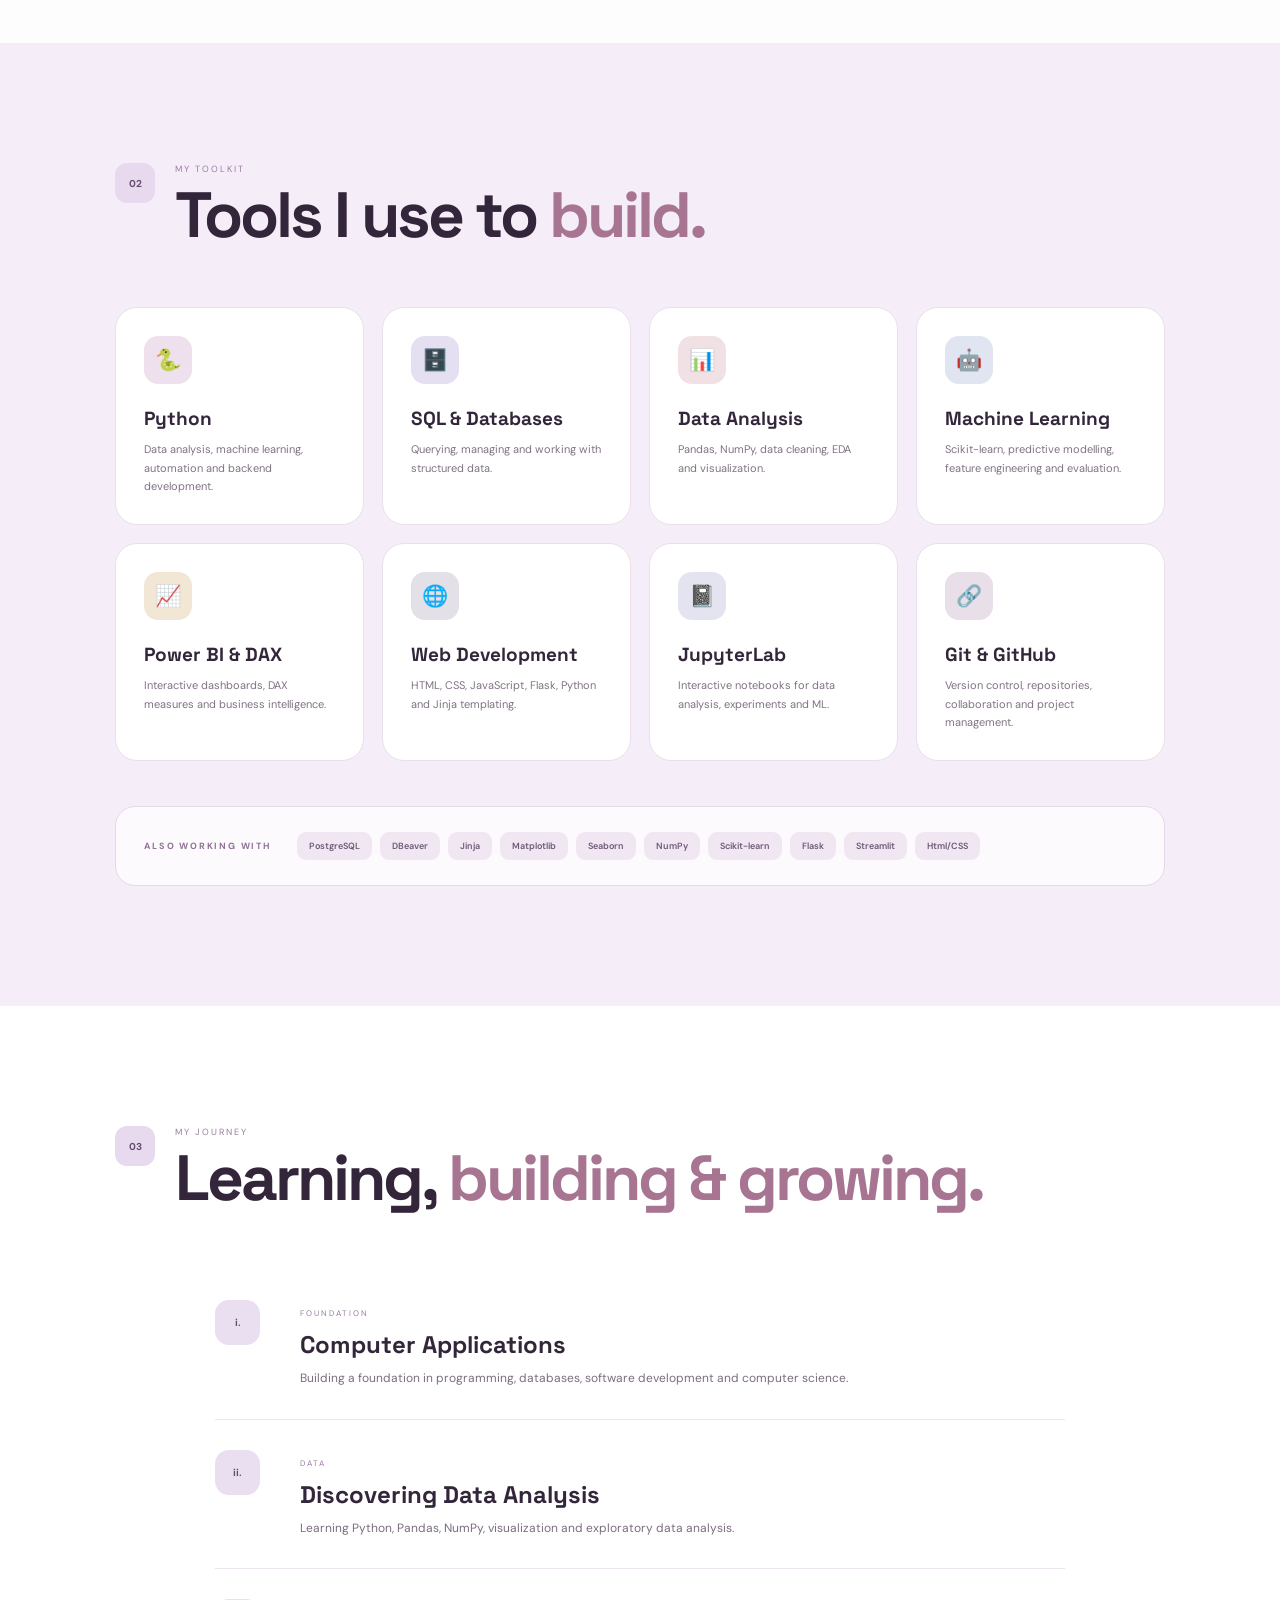
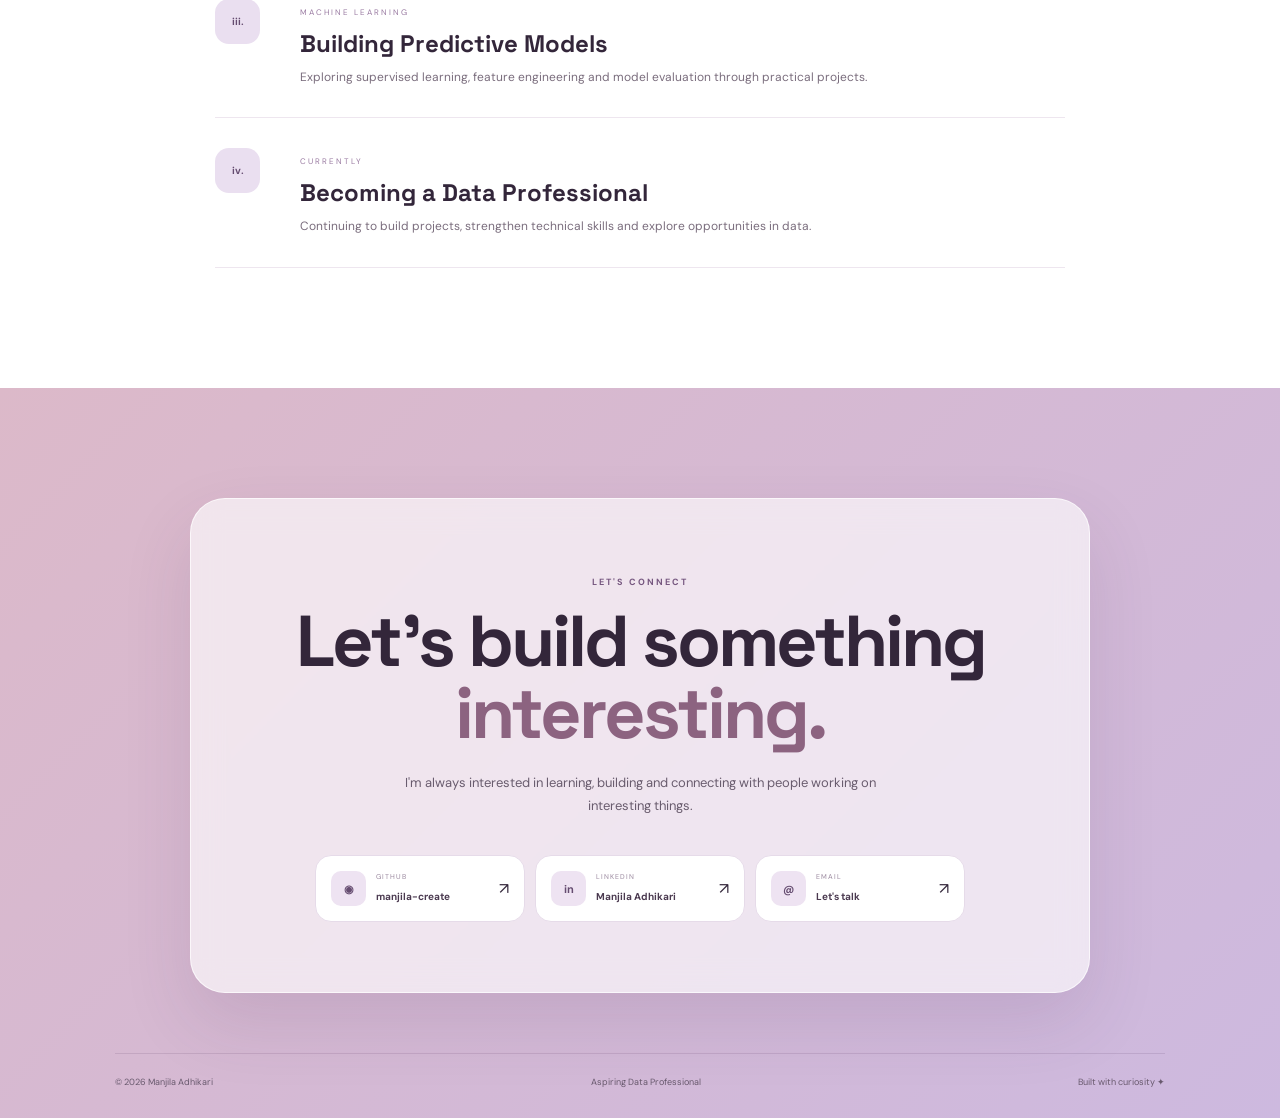
==== commit e49fe052: "made skills page responsive" ====
--- a/index.html
+++ b/index.html
@@ -629,7 +629,7 @@
     <div class="section-title">
 
         <span class="section-number">
-            04
+            03
         </span>
 
 
@@ -656,7 +656,7 @@
         <div class="timeline-item">
 
             <div class="timeline-number">
-                01
+                i.
             </div>
 
 
@@ -685,7 +685,7 @@
         <div class="timeline-item">
 
             <div class="timeline-number">
-                02
+                ii.
             </div>
 
 
@@ -714,7 +714,7 @@
         <div class="timeline-item">
 
             <div class="timeline-number">
-                03
+                iii.
             </div>
 
 
@@ -743,7 +743,7 @@
         <div class="timeline-item">
 
             <div class="timeline-number">
-                04
+                iv.
             </div>
 
 
--- a/style.css
+++ b/style.css
@@ -2250,92 +2250,593 @@
 
 
 /* =====================================================
-   MY WORK RESPONSIVE
+   RESPONSIVE DESIGN
+   TABLET + MOBILE
 ===================================================== */
 
 @media (max-width: 950px) {
 
-    .work-hero {
-        padding-top: 90px;
-
+    /* ---------- NAVBAR ---------- */
+
+    .navbar {
+        top: 12px;
+        left: 4%;
+        width: 92%;
+        height: 62px;
+        padding: 0 16px;
+    }
+
+    .nav-links,
+    .nav-contact {
+        display: none;
+    }
+
+    .menu-button {
+        display: block;
+        cursor: pointer;
+        padding: 5px;
+    }
+
+
+    /* ---------- MOBILE NAV ---------- */
+
+    .mobile-navigation {
+        position: fixed;
+
+        top: 84px;
+        left: 4%;
+
+        width: 92%;
+
+        padding: 22px;
+
+        background: rgba(255,255,255,0.97);
+
+        backdrop-filter: blur(18px);
+
+        border: 1px solid #eadfeb;
+
+        border-radius: 20px;
+
+        box-shadow:
+            0 20px 50px rgba(70,45,80,0.15);
+
+        z-index: 999;
+
+        display: none;
+
+        flex-direction: column;
+
+        gap: 18px;
+    }
+
+    .mobile-navigation.active {
+        display: flex;
+    }
+
+    .mobile-navigation a {
+        color: #654C70;
+
+        font-size: 14px;
+
+        font-weight: 600;
+
+        padding: 5px 0;
+    }
+
+
+    /* ---------- HERO ---------- */
+
+    .hero {
         min-height: auto;
-    }
-
-}
-
+
+        padding: 125px 7% 70px;
+
+        display: flex;
+
+        flex-direction: column;
+
+        gap: 45px;
+
+        text-align: center;
+    }
+
+    .hero-text {
+        width: 100%;
+        max-width: 650px;
+
+        margin: 0 auto;
+    }
+
+    .status {
+        margin-bottom: 18px;
+    }
+
+    .intro {
+        font-size: 17px;
+    }
+
+    .hero h1 {
+        font-size: clamp(58px, 15vw, 85px);
+
+        letter-spacing: -4px;
+
+        line-height: 0.95;
+    }
+
+    .hero h2 {
+        font-size: 24px;
+
+        margin-top: 20px;
+    }
+
+    .hero-description {
+        font-size: 14px;
+
+        line-height: 1.75;
+
+        margin-left: auto;
+        margin-right: auto;
+    }
+
+    .hero-buttons {
+        justify-content: center;
+
+        flex-wrap: wrap;
+    }
+
+    .tech-tags {
+        justify-content: center;
+    }
+
+
+    /* ---------- PROFILE IMAGE ---------- */
+
+    .hero-image-area {
+        width: 100%;
+
+        min-height: 500px;
+
+        margin-top: 5px;
+    }
+
+    .image-frame {
+        width: 350px;
+
+        height: 450px;
+    }
+
+    .image-back-shape {
+        width: 365px;
+
+        height: 455px;
+    }
+
+    .learning-box {
+        left: 0;
+        top: 18%;
+    }
+
+    .python-box {
+        right: 0;
+        bottom: 15%;
+    }
+
+
+    /* ---------- SECTIONS ---------- */
+
+    .section {
+        padding: 90px 7%;
+    }
+
+    .section-title {
+        margin-bottom: 45px;
+    }
+
+    .section-title h2 {
+        font-size: clamp(40px, 8vw, 58px);
+    }
+
+
+    /* ---------- ABOUT ---------- */
+
+    .about-grid {
+        grid-template-columns: 1fr;
+
+        gap: 40px;
+    }
+
+
+    /* ---------- SKILLS ---------- */
+
+    .skills-grid {
+        grid-template-columns: repeat(2, 1fr);
+    }
+
+
+    /* ---------- PROJECTS ---------- */
+
+    .projects-grid {
+        grid-template-columns: 1fr;
+    }
+
+
+    /* ---------- CONTACT ---------- */
+
+    .social-links {
+        grid-template-columns: 1fr;
+    }
+
+    footer {
+        flex-direction: column;
+
+        align-items: center;
+
+        gap: 10px;
+
+        text-align: center;
+    }
+}
+
+
+
+/* =====================================================
+   PHONE
+===================================================== */
 
 @media (max-width: 600px) {
 
-    .work-page {
-        padding-top: 80px;
-    }
-
-
-    .work-hero {
-        padding: 75px 6% 70px;
-    }
-
-
-    .work-hero h1 {
-        font-size: 58px;
-
-        letter-spacing: -4px;
-    }
-
-
-    .work-hero-content > p {
-        font-size: 14px;
-    }
-
-
-    .work-stats {
-        display: grid;
-
-        grid-template-columns: repeat(3,1fr);
-
-        gap: 7px;
-    }
-
-
-    .work-stats div {
-        min-width: 0;
-
-        padding: 13px 8px;
-    }
-
-
-    .work-stats strong {
+    /* ---------- NAVBAR ---------- */
+
+    .navbar {
+        top: 10px;
+
+        left: 3%;
+
+        width: 94%;
+
+        height: 58px;
+
+        padding: 0 14px;
+    }
+
+    .logo {
+        font-size: 16px;
+    }
+
+    .logo-box {
+        width: 32px;
+        height: 32px;
+    }
+
+
+    /* ---------- HERO ---------- */
+
+    .hero {
+        padding:
+
+            105px 6% 60px;
+
+        gap: 35px;
+    }
+
+    .hero h1 {
+        font-size: clamp(52px, 16vw, 70px);
+
+        letter-spacing: -3px;
+
+        line-height: 0.95;
+    }
+
+    .hero h2 {
+        font-size: 21px;
+
+        line-height: 1.3;
+    }
+
+    .hero-description {
+        font-size: 13px;
+
+        line-height: 1.8;
+    }
+
+
+    /* ---------- BUTTONS ---------- */
+
+    .hero-buttons {
+        flex-direction: column;
+
+        width: 100%;
+
+        max-width: 300px;
+
+        margin-left: auto;
+        margin-right: auto;
+    }
+
+    .button {
+        width: 100%;
+
+        text-align: center;
+
+        padding: 14px 18px;
+    }
+
+
+    /* ---------- TECH TAGS ---------- */
+
+    .tech-tags {
+        gap: 6px;
+    }
+
+    .tech-tags span {
+        font-size: 8px;
+
+        padding: 6px 9px;
+    }
+
+
+    /* ---------- PROFILE ---------- */
+
+    .hero-image-area {
+        min-height: 450px;
+
+        width: 100%;
+    }
+
+    .image-frame {
+        width: min(82vw, 310px);
+
+        height: min(105vw, 400px);
+
+        border-radius: 28px;
+    }
+
+    .profile-image {
+        border-radius: 21px;
+    }
+
+    .image-back-shape {
+        width: min(84vw, 320px);
+
+        height: min(108vw, 410px);
+    }
+
+
+    /* ---------- FLOATING CARDS ---------- */
+
+    .floating-box {
+        padding: 11px 13px;
+
+        border-radius: 12px;
+    }
+
+    .floating-box span {
+        font-size: 6px;
+    }
+
+    .floating-box strong {
+        font-size: 9px;
+    }
+
+    .learning-box {
+        left: -2px;
+
+        top: 15%;
+    }
+
+    .python-box {
+        right: -2px;
+
+        bottom: 14%;
+    }
+
+
+    /* ---------- SECTIONS ---------- */
+
+    .section {
+        padding: 75px 6%;
+    }
+
+    .section-title {
+        gap: 13px;
+
+        margin-bottom: 38px;
+    }
+
+    .section-number {
+        width: 34px;
+        height: 34px;
+
+        border-radius: 10px;
+
+        font-size: 9px;
+    }
+
+    .section-title h2 {
+        font-size: 39px;
+
+        letter-spacing: -2px;
+    }
+
+    .section-title p {
+        font-size: 8px;
+
+        letter-spacing: 1.5px;
+    }
+
+
+    /* ---------- ABOUT ---------- */
+
+    .about-text .big-paragraph {
+        font-size: 19px;
+
+        line-height: 1.6;
+    }
+
+    .about-text p {
+        font-size: 13px;
+
+        line-height: 1.8;
+    }
+
+    .interest-card {
+        padding: 25px;
+    }
+
+
+    /* ---------- SKILLS ---------- */
+
+    .skills-grid {
+        grid-template-columns: 1fr;
+
+        gap: 14px;
+    }
+
+    .skill-card {
+        padding: 23px;
+    }
+
+
+    /* ---------- PROJECTS ---------- */
+
+    .projects-grid {
+        grid-template-columns: 1fr;
+
+        gap: 16px;
+    }
+
+    .project-card {
+        min-height: auto;
+
+        padding: 24px;
+
+        border-radius: 20px;
+    }
+
+    .project-card h3 {
+        font-size: 25px;
+    }
+
+    .project-card p {
+        font-size: 12px;
+    }
+
+
+    /* ---------- JOURNEY ---------- */
+
+    .timeline-item {
+        grid-template-columns: 45px 1fr;
+
+        gap: 15px;
+
+        padding: 25px 0;
+    }
+
+    .timeline-number {
+        width: 38px;
+        height: 38px;
+
+        border-radius: 11px;
+
+        font-size: 9px;
+    }
+
+    .timeline-item h3 {
         font-size: 20px;
     }
 
 
-    .work-stats span {
-        font-size: 7px;
-    }
-
-
-    .work-projects,
-    .work-tools-section,
-    .work-cta {
-        padding-left: 6%;
-
-        padding-right: 6%;
-    }
-
-
-    .work-section-heading h2 {
-        font-size: 42px;
-    }
-
-
-    .work-cta > div {
-        padding: 45px 25px;
-    }
-
-
-    .work-cta h2 {
-        font-size: 42px;
-    }
-
-}
-
+    /* ---------- CONTACT ---------- */
+
+    .contact-section {
+        padding: 70px 5% 25px;
+    }
+
+    .contact-container {
+        padding: 50px 20px;
+
+        border-radius: 25px;
+    }
+
+    .contact-container h2 {
+        font-size: 40px;
+
+        letter-spacing: -2px;
+    }
+
+    .contact-container > p {
+        font-size: 12px;
+    }
+
+    .social-links {
+        grid-template-columns: 1fr;
+
+        gap: 9px;
+    }
+
+
+    /* ---------- MODAL ---------- */
+
+    .modal {
+        padding: 12px;
+    }
+
+    .modal-window {
+        width: 100%;
+
+        max-height: 88vh;
+
+        padding: 30px 22px;
+
+        border-radius: 22px;
+    }
+
+    .modal-window h2 {
+        font-size: 31px;
+
+        line-height: 1.1;
+    }
+
+    .modal-window > p {
+        font-size: 13px;
+    }
+
+    .modal-details {
+        font-size: 12px;
+
+        padding: 18px;
+    }
+
+
+    /* ---------- ADDITIONAL TOOLS ---------- */
+
+    .additional-tools {
+        margin-top: 30px;
+
+        padding: 20px;
+
+        gap: 15px;
+    }
+
+    .tools-list {
+        gap: 6px;
+    }
+
+    .tools-list span {
+        font-size: 8px;
+
+        padding: 7px 9px;
+    }
+
+
+    /* ---------- FOOTER ---------- */
+
+    footer {
+        margin-top: 40px;
+
+        padding-top: 20px;
+
+        font-size: 8px;
+    }
+}
